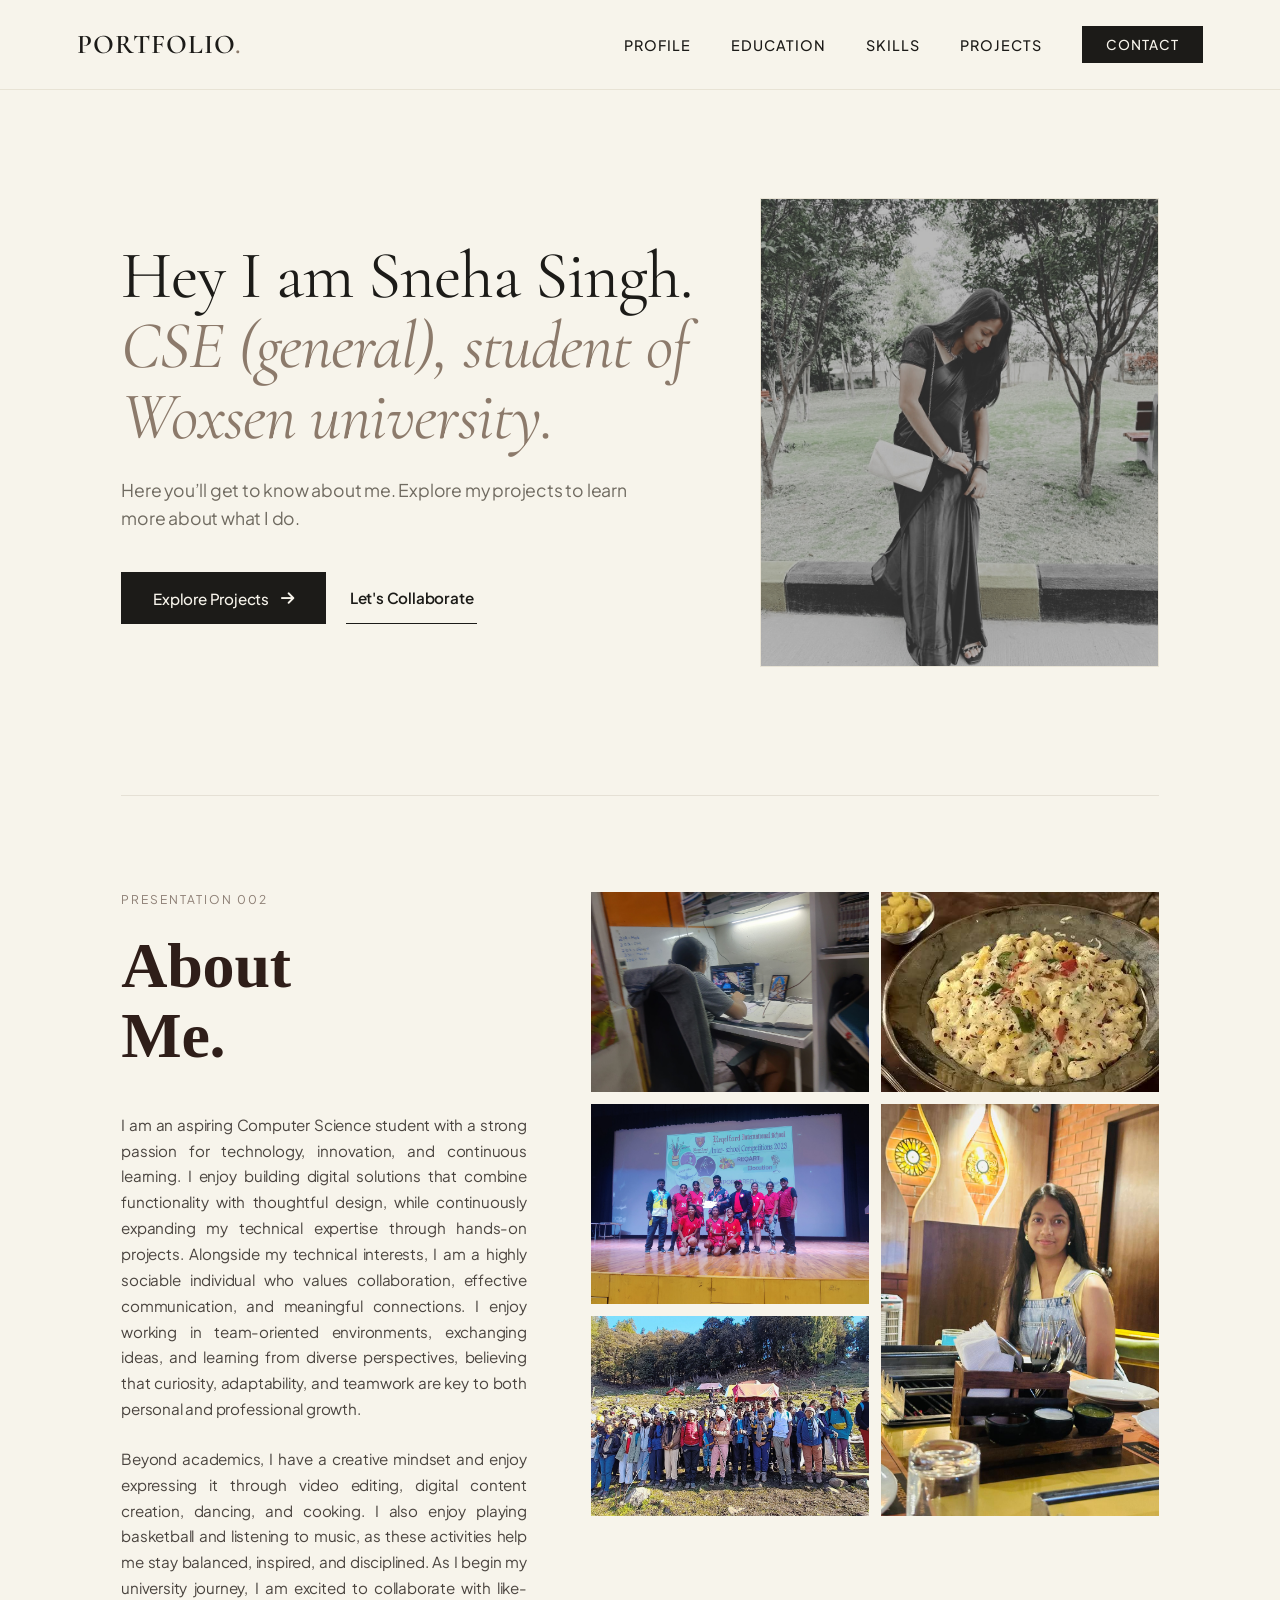
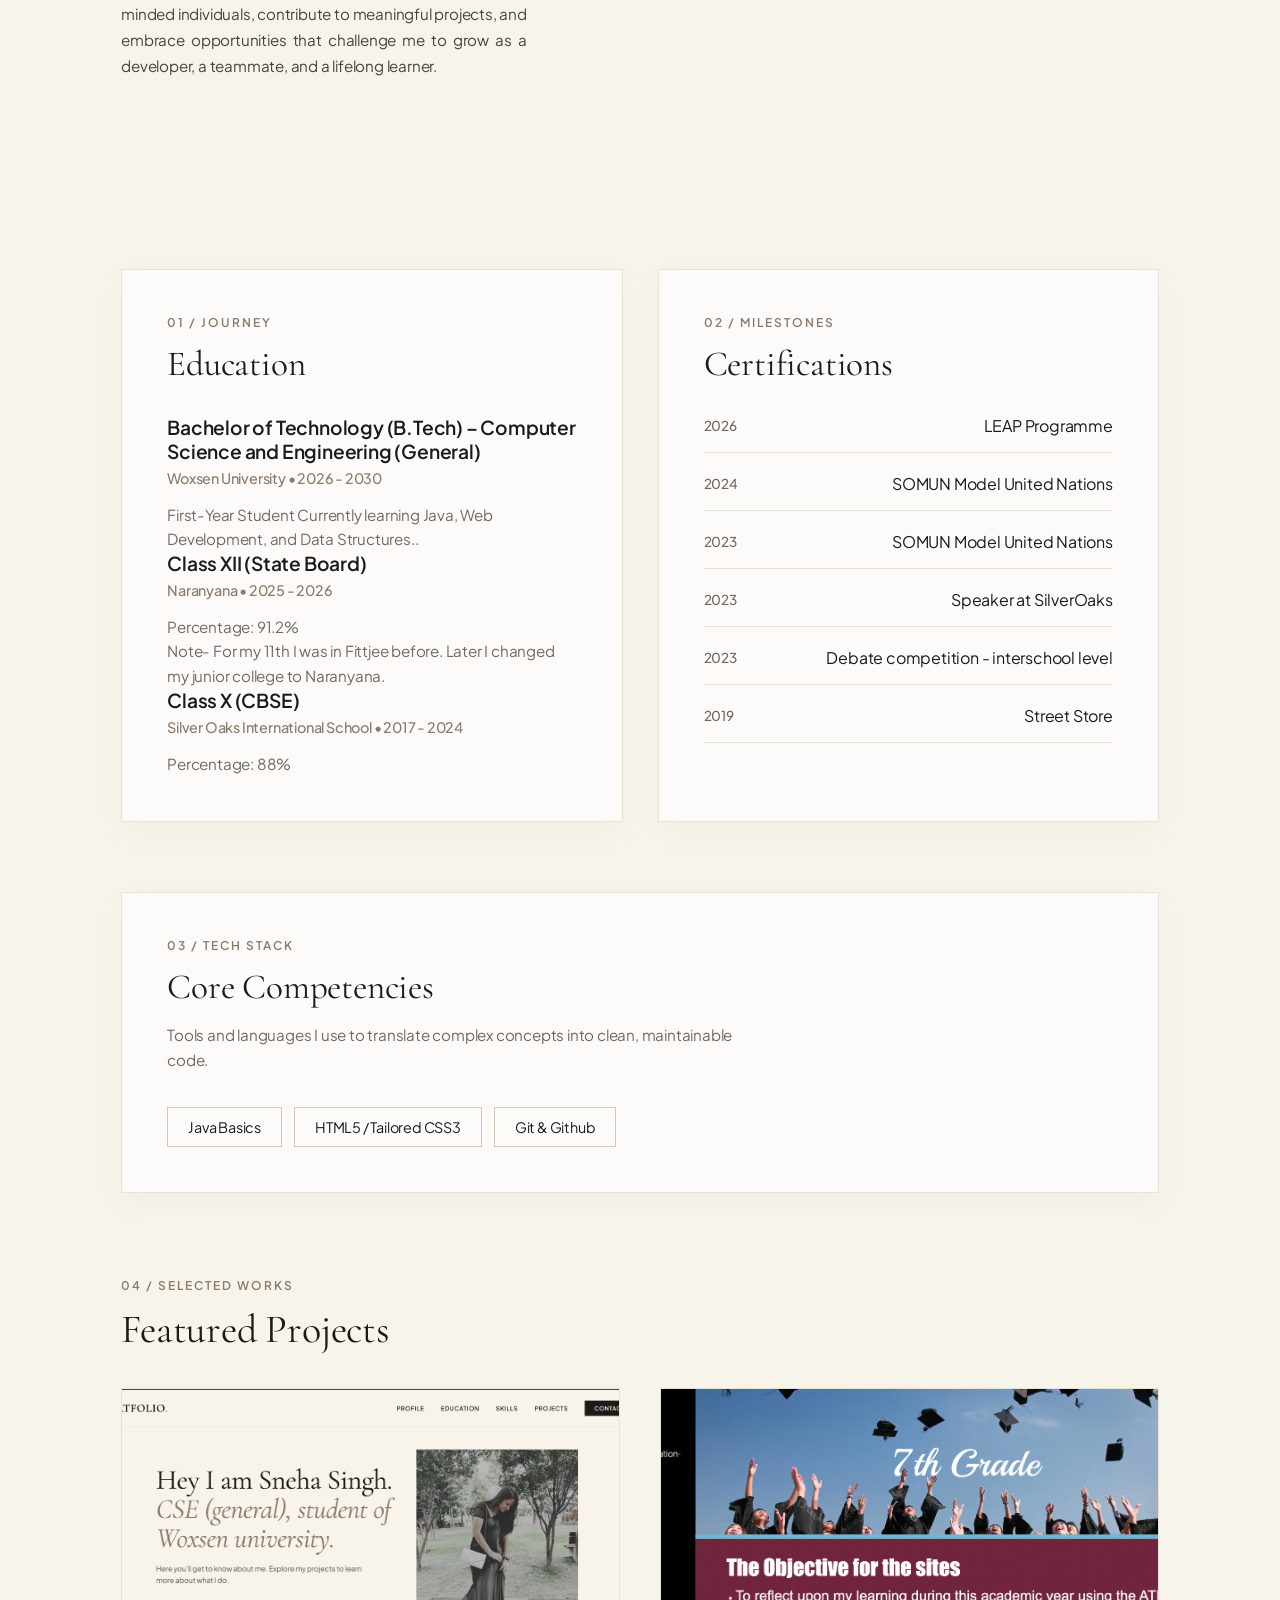
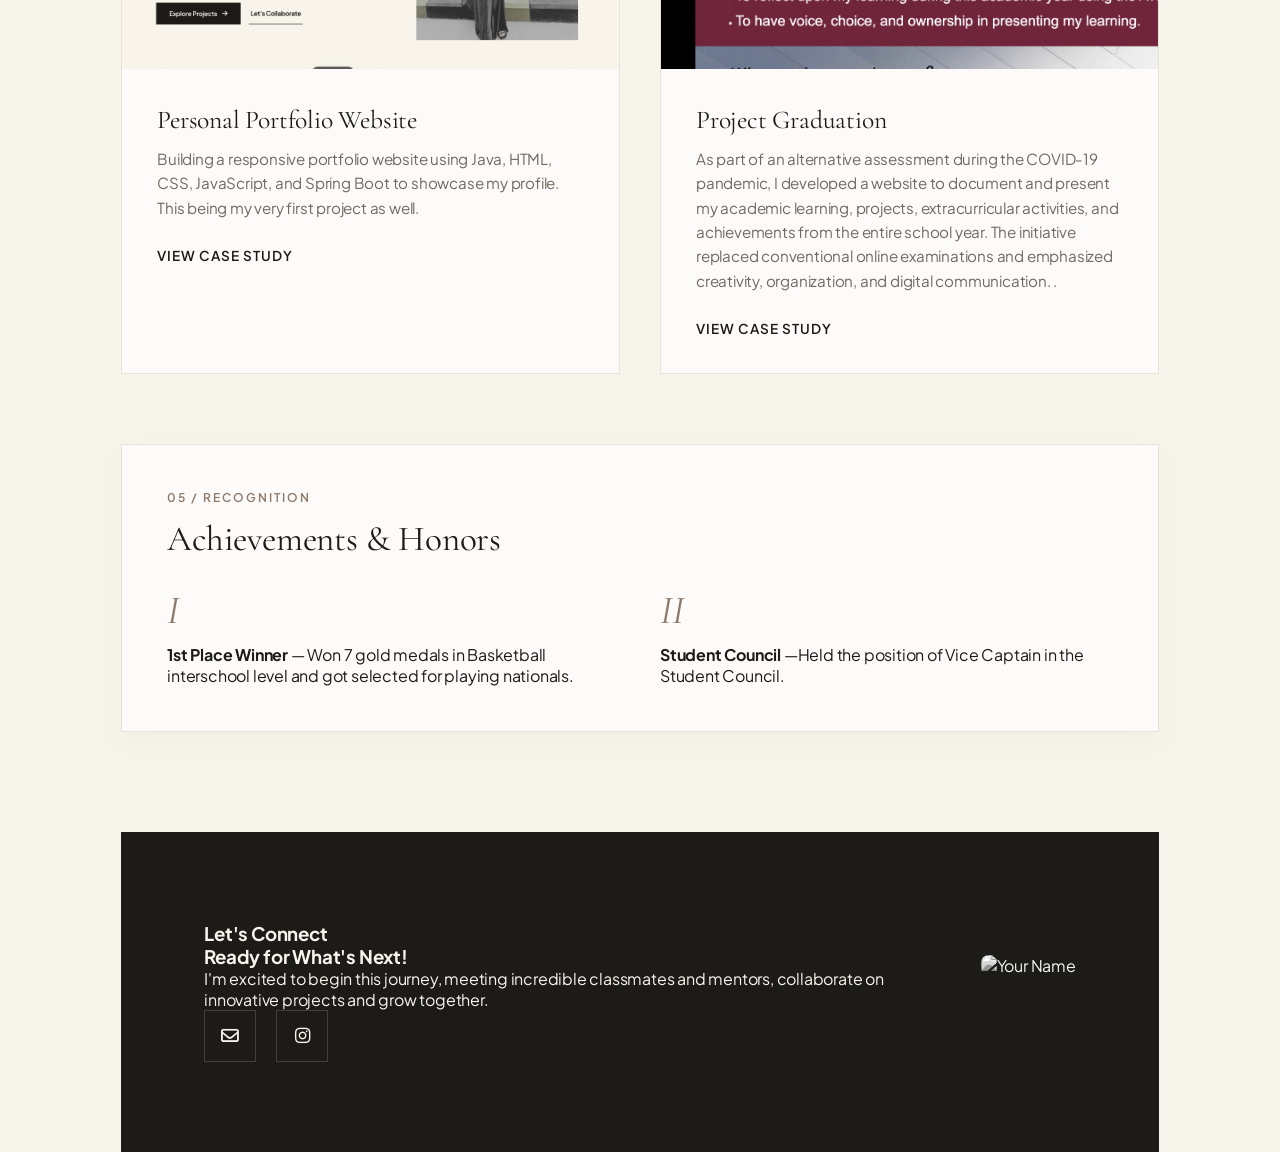
==== index.html @ 39df60f2 ""jgjgj"" ====
<!DOCTYPE html>
<html lang="en">
<head>
    <meta charset="UTF-8">
    <meta name="viewport" content="width=device-width, initial-scale=1.0">
    <title>Creative Portfolio</title>
    <link href="https://fonts.googleapis.com/css2?family=Cormorant+Garamond:ital,wght@0,400;0,600;1,400&family=Plus+Jakarta+Sans:wght@300;400;500;600&display=swap" rel="stylesheet">
    <link rel="stylesheet" href="https://cdnjs.cloudflare.com/ajax/libs/font-awesome/6.4.0/css/all.min.css">
   <link rel="stylesheet" href="style.css">
</head>
<body>

<nav class="navbar">
    <div class="logo">PORTFOLIO<span>.</span></div>
    <button class="menu-toggle" id="menuToggle" aria-label="Toggle Menu">
        <i class="fa-solid fa-bars"></i>
    </button>
    <div class="nav-links" id="navLinks">
        <a href="#about">Profile</a>
        <a href="#education">Education</a>
        <a href="#skills">Skills</a>
        <a href="#projects">Projects</a>
        <a href="#contact" class="nav-btn">Contact</a>
    </div>
</nav>

<main class="main-container">

    <section id="about" class="hero-section">
        <div class="hero-text">
            <h1>Hey I am Sneha Singh. <br><span class="italic-text">CSE (general), student of Woxsen university.</span></h1>
            <p class="hero-sub"> Here you’ll get to know about me. Explore my projects to learn more about what I do.</p>
            <div class="hero-actions">
                <a href="#projects" class="btn-primary">Explore Projects <i class="fa-solid fa-arrow-right"></i></a>
                <a href="#contact" class="btn-secondary">Let's Collaborate</a>
            </div>
        </div>
        <div class="hero-visual">
            <div class="abstract-canvas">
                <img src="images/profile.jpg" alt="Profile Picture" class="profile-img">
            </div>
        </div>
    </section>

    <!-- About Me Section -->
    <section id="about" class="about-container">

        <!-- Left Column: Typography -->
        <div class="about-text-column">
            <span class="section-subtitle">PRESENTATION 002</span>
            <h2 class="about-heading">About <br><span class="serif-italic">Me.</span></h2>

            <div class="about-body">
                <p>I am an aspiring Computer Science student with a strong passion for technology, innovation, and continuous learning. I enjoy building digital solutions that combine functionality with thoughtful design, while continuously expanding my technical expertise through hands-on projects. Alongside my technical interests, I am a highly sociable individual who values collaboration, effective communication, and meaningful connections. I enjoy working in team-oriented environments, exchanging ideas, and learning from diverse perspectives, believing that curiosity, adaptability, and teamwork are key to both personal and professional growth.</p>
                <p> Beyond academics, I have a creative mindset and enjoy expressing it through video editing, digital content creation, dancing, and cooking. I also enjoy playing basketball and listening to music, as these activities help me stay balanced, inspired, and disciplined. As I begin my university journey, I am excited to collaborate with like-minded individuals, contribute to meaningful projects, and embrace opportunities that challenge me to grow as a developer, a teammate, and a lifelong learner.</p>
                 </div>
        </div>

        <!-- Right Column: Replicated Collage Grid -->
        <div class="about-gallery-grid">
            <!-- Photo 1 (Top Left) -->
            <div class="grid-item img-1">
                <img src="images/editing.jpg" alt="Basketball player">
            </div>
            <!-- Photo 2 (Top Right) -->
            <div class="grid-item img-2">
                <img src="images/cooking.jpg" alt="Dance leap">
            </div>
            <!-- Photo 3 (Middle Left) -->
            <div class="grid-item img-3">
                <img src="images/basketball.jpg" alt="Sitting with basketball">
            </div>
            <!-- Photo 4 (Bottom Right Tall) -->
            <div class="grid-item img-4">
                <img src="images/me.jpg" alt="Skater/Court shadow">
            </div>
            <!-- Photo 5 (Bottom Left) -->
            <div class="grid-item img-5">
                <img src="images/trek.jpg" alt="Skateboard close up">
            </div>
        </div>

    </section>

    <div class="split-row">
        <section id="education" class="studio-card">
            <span class="section-tag">01 / Journey</span>
            <h2>Education</h2>
            <div class="timeline">
                <div class="timeline-node">
                    <h3>Bachelor of Technology (B.Tech) – Computer Science and Engineering (General)</h3>
                    <p class="institution">Woxsen University • 2026 - 2030</p>
                    <p class="details">First-Year Student
                        Currently learning Java, Web Development, and Data Structures..</p>

                    <h3>Class XII (State Board)</h3>
                    <p class="institution">Naranyana • 2025 - 2026</p>
                    <p class="details"> Percentage: 91.2%</p>
                    <p class="details"> Note- For my 11th I was in Fittjee before. Later I changed my junior college to Naranyana. </p>

                    <h3>Class X (CBSE)</h3>
                    <p class="institution">Silver Oaks International School • 2017 - 2024</p>
                    <p class="details">Percentage: 88%</p>
                </div>
            </div>
        </section>

        <section id="certifications" class="studio-card">
            <span class="section-tag">02 / Milestones</span>
            <h2>Certifications</h2>
            <div class="cert-list">
                <div class="cert-item">
                    <span class="cert-date">2026</span>
                    <p>LEAP Programme</p>
                </div>
                <div class="cert-item">
                    <span class="cert-date">2024</span>
                    <p>SOMUN Model United Nations</p>
                </div>
                <div class="cert-item">
                <span class="cert-date">2023</span>
                <p>SOMUN Model United Nations</p>
            </div>
                <div class="cert-item">
                <span class="cert-date">2023</span>
                <p>Speaker at SilverOaks</p>
            </div>
                <div class="cert-item">
                <span class="cert-date">2023</span>
                <p>Debate competition - interschool level</p>
            </div>
                <div class="cert-item">
                <span class="cert-date">2019</span>
                <p>Street Store</p>
            </div>
            </div>
        </section>
    </div>

    <section id="skills" class="studio-card full-width">
        <span class="section-tag">03 / Tech Stack</span>
        <h2>Core Competencies</h2>
        <p class="section-desc">Tools and languages I use to translate complex concepts into clean, maintainable code.</p>
        <div class="tags-container">
            <span class="tag">Java Basics</span>
            <span class="tag">HTML5 / Tailored CSS3</span>
            <span class="tag">Git & Github</span>
        </div>
    </section>

    <section id="projects" class="work-section">
        <div class="section-header">
            <span class="section-tag">04 / Selected Works</span>
            <h2>Featured Projects</h2>
        </div>

        <div class="work-grid">

            <!-- Project 1 -->
            <div class="work-card">
                <div class="work-thumb">
                    <!-- Replace the old label with this image tag -->
                    <img src="images/project1.jpg" alt="Backend Architecture" class="work-img">
                </div>
                <div class="work-info">
                    <h3>Personal Portfolio Website</h3>
                    <p>Building a responsive portfolio website using Java, HTML, CSS, JavaScript, and Spring Boot to showcase my profile. This being my very first project as well.</p>
                    <a href="#" class="work-link">View Case Study <i class="fa-solid fa-arrow-up-right"></i></a>
                </div>
            </div>

            <div class="work-card">
                <div class="work-thumb">
                    <img src="images/project2.jpg" alt="Project Graduation" class="work-img">
                </div>
                <div class="work-info">
                    <h3>Project Graduation</h3>
                    <p>As part of an alternative assessment during the COVID-19 pandemic, I developed a website to document and present my academic learning, projects, extracurricular activities, and achievements from the entire school year. The initiative replaced conventional online examinations and emphasized creativity, organization, and digital communication. .</p>
                    <a href="https://sites.google.com/hyd.silveroaks.co.in/projectgraduation-sneha7thkanc/7th-grade" target="_blank" class="work-link">
                        View Case Study <i class="fa-solid fa-arrow-up-right"></i>
                    </a>
                </div>
            </div>

        </div>
    </section>

    <section id="achievements" class="studio-card">
        <span class="section-tag">05 / Recognition</span>
        <h2>Achievements & Honors</h2>
        <div class="achieve-grid">
            <div class="achieve-card">
                <div class="num">I</div>
                <p><strong>1st Place Winner</strong> — Won 7 gold medals in Basketball interschool level and got selected for playing nationals.</p>
            </div>
            <div class="achieve-card">
                <div class="num">II</div>
                <p><strong>Student Council</strong> —Held the position of Vice Captain in the Student Council.</p>
            </div>
        </div>
    </section>

    <section id="contact" class="footer-contact">
        <section class="connect-section">
            <div class="connect-container">

                <!-- Left Side: Text Content -->
                <div class="connect-text">
                    <h1>Let's Connect</h1>
                    <h3>Ready for What's Next!</h3>
                    <p>I'm excited to begin this journey, meeting incredible classmates and mentors, collaborate on innovative projects and grow together.</p>
                    <!-- Your social icon buttons here -->
                </div>

                <!-- Right Side: The Image -->
                <img src="images/me2.jpg.jpg" alt="Your Name" class="connect-pic">

            </div>
        </section>
            <div class="social-row">
                <a href="mailto:singh.sneha@gmail.com" class="social-circle" title="Email Me">
                    <i class="fa-regular fa-envelope"></i>
                </a>

                <a href="https://www.instagram.com/ssquare_squash?igsh=YzJpMDFtMHIzbndx" target="_blank" class="social-circle" title="Instagram">
                    <i class="fa-brands fa-instagram"></i>
                </a>
            </div>
        </div>
    </section>

</main>

<script>
    const menuToggle = document.getElementById('menuToggle');
    const navLinks = document.getElementById('navLinks');

    menuToggle.addEventListener('click', () => {
        navLinks.classList.toggle('active');
        const icon = menuToggle.querySelector('i');
        if (navLinks.classList.contains('active')) {
            icon.classList.remove('fa-bars');
            icon.classList.add('fa-xmark');
        } else {
            icon.classList.remove('fa-xmark');
            icon.classList.add('fa-bars');
        }
    });

    // Close mobile menu when a link is clicked
    navLinks.querySelectorAll('a').forEach(link => {
        link.addEventListener('click', () => {
            navLinks.classList.remove('active');
            const icon = menuToggle.querySelector('i');
            icon.classList.remove('fa-xmark');
            icon.classList.add('fa-bars');
        });
    });
</script>

</body>
</html>
---- style.css ----
:root {
    --bg-main: #f7f4eb;         /* Soft Italian Luxury Beige / Warm Alabaster */
    --bg-card: #fdfbfa;         /* Pure Ivory for containers */
    --text-dark: #1c1b18;       /* Very deep charcoal-espresso for contrast */
    --text-muted: #706b61;      /* Warm taupe for subtitles and notes */
    --accent: #8c7a6b;          /* Refined earth clay / Muted bronze tone */
    --border-color: #e8e3d5;    /* Subtle structure split line */
}

* {
    box-sizing: border-box;
    margin: 0;
    padding: 0;
}

html {
    scroll-behavior: smooth;
}

body {
    font-family: 'Plus Jakarta Sans', sans-serif;
    background-color: var(--bg-main);
    color: var(--text-dark);
    overflow-x: hidden;
    letter-spacing: -0.2px;
}

/* --- TOP NAVIGATION BAR --- */
.navbar {
    position: fixed;
    top: 0;
    left: 0;
    right: 0;
    height: 90px;
    background: rgba(247, 244, 235, 0.85);
    backdrop-filter: blur(16px);
    display: flex;
    justify-content: space-between;
    align-items: center;
    padding: 0 6%;
    z-index: 1000;
    border-bottom: 1px solid var(--border-color);
}

.logo {
    font-family: 'Cormorant Garamond', serif;
    font-weight: 600;
    font-size: 1.7rem;
    letter-spacing: 1px;
}

.logo span { color: var(--accent); }

.nav-links {
    display: flex;
    align-items: center;
    gap: 40px;
}

.nav-links a {
    text-decoration: none;
    color: var(--text-dark);
    font-weight: 500;
    font-size: 0.9rem;
    text-transform: uppercase;
    letter-spacing: 1px;
    transition: color 0.2s;
}

.nav-links a:hover { color: var(--accent); }

.nav-btn {
    background: var(--text-dark);
    color: var(--bg-main) !important;
    padding: 10px 24px;
    border-radius: 0px; /* Sharp corners for modern architectural look */
    font-size: 0.85rem !important;
    transition: opacity 0.2s !important;
}

.nav-btn:hover { opacity: 0.9; }

/* --- MOBILE MENU TOGGLE BUTTON --- */
.menu-toggle {
    display: none;
    background: none;
    border: none;
    font-size: 1.5rem;
    color: var(--text-dark);
    cursor: pointer;
    z-index: 1001;
    transition: color 0.2s, opacity 0.2s;
    padding: 8px;
}

.menu-toggle:hover {
    color: var(--accent);
    opacity: 0.8;
}

/* --- GRID MASTER CONTAINER --- */
.main-container {
    max-width: 1140px;
    margin: 140px auto 0;
    padding: 0 4%;
    display: flex;
    flex-direction: column;
    gap: 70px;
}

/* --- EDITORIAL HERO SECTION --- */
.hero-section {
    display: grid;
    grid-template-columns: 1.2fr 0.8fr;
    align-items: center;
    min-height: 65vh;
    gap: 40px;
}

.badge {
    border: 1px solid var(--accent);
    color: var(--accent);
    padding: 4px 12px;
    font-size: 0.75rem;
    text-transform: uppercase;
    letter-spacing: 1.5px;
    font-weight: 600;
    display: inline-block;
    margin-bottom: 24px;
}

.hero-text h1 {
    font-family: 'Cormorant Garamond', serif;
    font-weight: 400;
    font-size: 4.2rem;
    line-height: 1.05;
    letter-spacing: -1px;
    margin-bottom: 24px;
}

.italic-text {
    font-style: italic;
    color: var(--accent);
}

.hero-sub {
    font-size: 1.1rem;
    color: var(--text-muted);
    line-height: 1.6;
    margin-bottom: 40px;
    max-width: 520px;
}

.hero-actions {
    display: flex;
    gap: 20px;
}

.btn-primary {
    background: var(--text-dark);
    color: var(--bg-main);
    text-decoration: none;
    padding: 16px 32px;
    font-weight: 500;
    font-size: 0.95rem;
    display: flex;
    align-items: center;
    gap: 12px;
    transition: background-color 0.2s;
}

.btn-primary:hover { background-color: var(--accent); }

.btn-secondary {
    border-bottom: 1px solid var(--text-dark);
    color: var(--text-dark);
    text-decoration: none;
    padding: 16px 4px;
    font-weight: 600;
    font-size: 0.95rem;
    transition: color 0.2s, border-color 0.2s;
}

.btn-secondary:hover { color: var(--accent); border-color: var(--accent); }

.abstract-canvas {
    width: 100%;
    aspect-ratio: 0.85;
    background: #ebe6da;
    display: flex;
    align-items: flex-end;
    justify-content: flex-right;
    padding: 30px;
    border: 1px solid var(--border-color);
}

.canvas-text {
    font-family: 'Cormorant Garamond', serif;
    font-size: 2rem;
    color: #c4bca6;
    letter-spacing: 4px;
}

/* --- STRUCTURAL MINIMAL CARDS --- */
.split-row {
    display: grid;
    grid-template-columns: 1fr 1fr;
    gap: 35px;
}

.studio-card {
    background: var(--bg-card);
    border: 1px solid var(--border-color);
    padding: 45px;
    box-shadow: 0 10px 30px rgba(112, 107, 97, 0.04);
}

.section-tag {
    font-size: 0.75rem;
    text-transform: uppercase;
    letter-spacing: 2px;
    color: var(--accent);
    display: block;
    margin-bottom: 12px;
    font-weight: 600;
}

.studio-card h2 {
    font-family: 'Cormorant Garamond', serif;
    font-size: 2.2rem;
    font-weight: 400;
    margin-bottom: 30px;
}

.timeline-node h3 { font-size: 1.2rem; font-weight: 600; margin-bottom: 6px; }

.institution { color: var(--accent); font-weight: 500; font-size: 0.9rem; margin-bottom: 16px; }

.details, .section-desc { color: var(--text-muted); font-size: 0.95rem; line-height: 1.6; }

.section-desc { margin-top: -15px; margin-bottom: 35px; max-width: 600px; }

.cert-list { display: flex; flex-direction: column; gap: 20px; }

.cert-item {
    display: flex;
    justify-content: space-between;
    align-items: center;
    padding-bottom: 16px;
    border-bottom: 1px solid var(--border-color);
}

.cert-date { font-size: 0.85rem; color: var(--text-muted); font-weight: 500; }

/* --- SKILLS SYSTEM --- */
.tags-container { display: flex; flex-wrap: wrap; gap: 12px; }

.tag {
    background: transparent;
    border: 1px solid #d1c9b7;
    padding: 10px 20px;
    font-size: 0.9rem;
    color: var(--text-dark);
    transition: all 0.25s ease;
}

.tag:hover {
    background: var(--text-dark);
    color: var(--bg-main);
    border-color: var(--text-dark);
}

/* --- PREMIUM WORK EXHIBITION --- */
.work-section { margin-top: 15px; }

.section-header h2 { font-family: 'Cormorant Garamond', serif; font-size: 2.5rem; font-weight: 400; margin-bottom: 35px; }

.work-grid {
    display: grid;
    grid-template-columns: 1fr 1fr;
    gap: 40px;
    width: 100%;
}

.work-card {
    background: var(--bg-card);
    border: 1px solid var(--border-color);
    transition: transform 0.4s cubic-bezier(0.16, 1, 0.3, 1);
}

.work-card:hover { transform: translateY(-4px); }

.work-thumb {
    height: 280px;
    background: #ebe6da;
    position: relative;
    display: flex;
    align-items: center;
    justify-content: center;
}

.thumb-alt { background: #e3ded2; }

.thumb-label {
    font-size: 0.75rem;
    text-transform: uppercase;
    letter-spacing: 1.5px;
    color: var(--text-muted);
}

.work-info { padding: 35px; }

.work-info h3 { font-family: 'Cormorant Garamond', serif; font-size: 1.6rem; font-weight: 400; margin-bottom: 12px; }

.work-info p { color: var(--text-muted); font-size: 0.95rem; line-height: 1.6; margin-bottom: 24px; }

.work-link {
    color: var(--text-dark);
    text-decoration: none;
    font-weight: 600;
    font-size: 0.85rem;
    text-transform: uppercase;
    letter-spacing: 1px;
    display: inline-flex;
    align-items: center;
    gap: 8px;
}

.work-link:hover { color: var(--accent); }

/* --- ACCENTS & NUMBERS --- */
.achieve-grid { display: grid; grid-template-columns: 1fr 1fr; gap: 40px; }

.achieve-card { display: flex; flex-direction: column; gap: 14px; }

.num {
    font-family: 'Cormorant Garamond', serif;
    font-size: 2.5rem;
    font-style: italic;
    color: var(--accent);
    line-height: 1;
}

/* --- EXQUISITE ESPRESSO FOOTER --- */
.footer-contact {
    background: var(--text-dark);
    color: var(--bg-main);
    padding: 90px 8%;
    margin-top: 30px;
}

.contact-wrap h2 {
    font-family: 'Cormorant Garamond', serif;
    font-size: 3.8rem;
    font-weight: 400;
    line-height: 1.1;
    letter-spacing: -1px;
    margin-bottom: 24px;
}

.contact-wrap p { color: #a39e93; font-size: 1.05rem; max-width: 480px; line-height: 1.6; margin-bottom: 45px; }

.social-row { display: flex; gap: 20px; }

.social-circle {
    width: 52px;
    height: 52px;
    border: 1px solid #423f38;
    display: flex;
    align-items: center;
    justify-content: center;
    color: var(--bg-main);
    text-decoration: none;
    font-size: 1.1rem;
    transition: all 0.2s;
}

.social-circle:hover {
    background: var(--bg-main);
    color: var(--text-dark);
}

/* --- RESPONSIVE ADAPTABILITY --- */
@media(max-width: 968px) {
    .menu-toggle {
        display: block;
    }
    
    .navbar {
        height: 80px;
        padding: 0 5%;
    }

    .main-container {
        margin-top: 110px;
        gap: 50px;
    }

    .nav-links {
        position: fixed;
        top: 80px;
        right: -100%;
        width: 100%;
        height: calc(100vh - 80px);
        background: rgba(247, 244, 235, 0.98);
        backdrop-filter: blur(16px);
        flex-direction: column;
        justify-content: flex-start;
        align-items: center;
        padding-top: 50px;
        gap: 30px;
        transition: right 0.4s cubic-bezier(0.16, 1, 0.3, 1);
        z-index: 999;
        border-top: 1px solid var(--border-color);
    }
    
    .nav-links.active {
        right: 0;
    }
    
    .nav-links a {
        font-size: 1.2rem;
        width: 100%;
        text-align: center;
        padding: 10px 0;
    }
    
    .nav-btn {
        width: 80%;
        text-align: center;
        margin-top: 10px;
    }

    .hero-section, .split-row, .work-grid, .achieve-grid {
        grid-template-columns: 1fr;
    }

    .hero-text h1 {
        font-size: 2.8rem;
    }

    .hero-visual {
        display: block;
        width: 100%;
        max-width: 450px;
        margin: 0 auto;
    }

    .studio-card {
        padding: 24px;
    }
    
    .work-info {
        padding: 24px;
    }
    
    .work-thumb {
        height: 220px;
    }
    
    .contact-wrap h2 {
        font-size: 2.4rem;
        line-height: 1.2;
    }
    
    .footer-contact {
        padding: 60px 24px;
    }
}
/* Styling to fit your picture perfectly inside the canvas */
.profile-img {
    width: 100%;
    height: 100%;
    object-fit: cover; /* This crops the image nicely to fit the box frame gracefully */
    display: block;
}

/* Optional: If you want to remove the slightly grey background of the canvas block now that it holds a photo */
.abstract-canvas {
    padding: 0; /* Removes padding so the image goes edge-to-edge in the box */
    overflow: hidden; /* Keeps the clean sharp corners */
}
/* Style for project images */
.work-img {
    width: 100%;
    height: 100%;
    object-fit: cover; /* Crops the image elegantly to fill the card top edge-to-edge */
    display: block;
}

/* Removes the default padding from the card top so the image seats perfectly */
.work-thumb {
    overflow: hidden;
}

/* --- About Me Section Layout --- */
.about-container {
    display: flex;
    gap: 4rem;
    padding: 6rem 0;
    align-items: flex-start;
    border-top: 1px solid #E5E0D5; /* Subtle division line from previous section */
}

/* --- Left Column: Typography Styling --- */
.about-text-column {
    flex: 1;
    max-width: 450px;
    position: sticky;
    top: 2rem; /* Keeps the text elegant and fixed while scrolling past long grids */
}

.section-subtitle {
    display: block;
    font-size: 0.75rem;
    letter-spacing: 2px;
    color: #8C7E74;
    text-transform: uppercase;
    margin-bottom: 1.5rem;
}

.about-heading {
    font-family: 'Playfair Display', serif;
    font-size: 4rem;
    font-weight: 700;
    line-height: 1.1;
    color: #2F1E19; /* Dark warm brown from the template reference image */
    margin-bottom: 2.5rem;
}

.about-body p {
    font-size: 0.95rem;
    line-height: 1.7;
    color: #4A443F;
    margin-bottom: 1.5rem;
    text-align: justify;
}

/* --- Right Column: Asymmetric CSS Grid Photo Collage --- */
.about-gallery-grid {
    flex: 1.4;
    display: grid;
    grid-template-columns: repeat(2, 1fr);
    grid-auto-rows: 200px;
    gap: 12px; /* Visual spacing mimicking the gaps in your layout image */
}

/* General grid image behavior to keep them uniform and black/white */
.grid-item {
    overflow: hidden;
}

.grid-item img {
    width: 100%;
    height: 100%;
    object-fit: cover;
    transition: transform 0.4s ease;
}

.grid-item img:hover {
    transform: scale(1.03);
}

/* Exact layout matching coordinates based on your screenshot */
.img-1 { grid-column: 1 / 2; grid-row: 1 / 2; }
.img-2 { grid-column: 2 / 3; grid-row: 1 / 2; }
.img-3 { grid-column: 1 / 2; grid-row: 2 / 3; }
.img-4 { grid-column: 2 / 3; grid-row: 2 / 4; } /* Tall layout card on right side */
.img-5 { grid-column: 1 / 2; grid-row: 3 / 4; }

/* --- Responsive Layout for Mobile Devices --- */
@media (max-width: 992px) {
    .about-container {
        flex-direction: column;
        gap: 3rem;
        padding: 4rem 0;
    }

    .about-text-column {
        max-width: 100%;
        position: relative;
        top: 0;
    }

    .about-heading {
        font-size: 2.8rem;
        margin-bottom: 1.5rem;
    }

    .about-gallery-grid {
        width: 100%;
        grid-auto-rows: 160px; /* Scales down image rows for smaller screens */
    }
}



/* 1. Aligns the text and image side-by-side */
.connect-container {
    display: flex;
    align-items: center;       /* Centers them vertically */
    justify-content: space-between; /* Pushes text to the left, image to the right */
    gap: 40px;                 /* Adds spacing between the text and the picture */
}

/* 2. Ensures the text block doesn't get squished */
.connect-text {
    flex: 1;
}

/* 3. Styles the image and makes it black & white */
.connect-pic {
    max-width: 400px;          /* Adjust this size to fit your design */
    height: auto;
    border-radius: 8px;        /* Optional: gives the image slightly rounded corners */
    filter: grayscale(100%);   /* This turns the image black and white */
}

/* Responsive adjustment for mobile screens */
@media (max-width: 768px) {
    .connect-container {
        flex-direction: column;  /* Stacks them vertically on phones */
        text-align: center;
    }
}
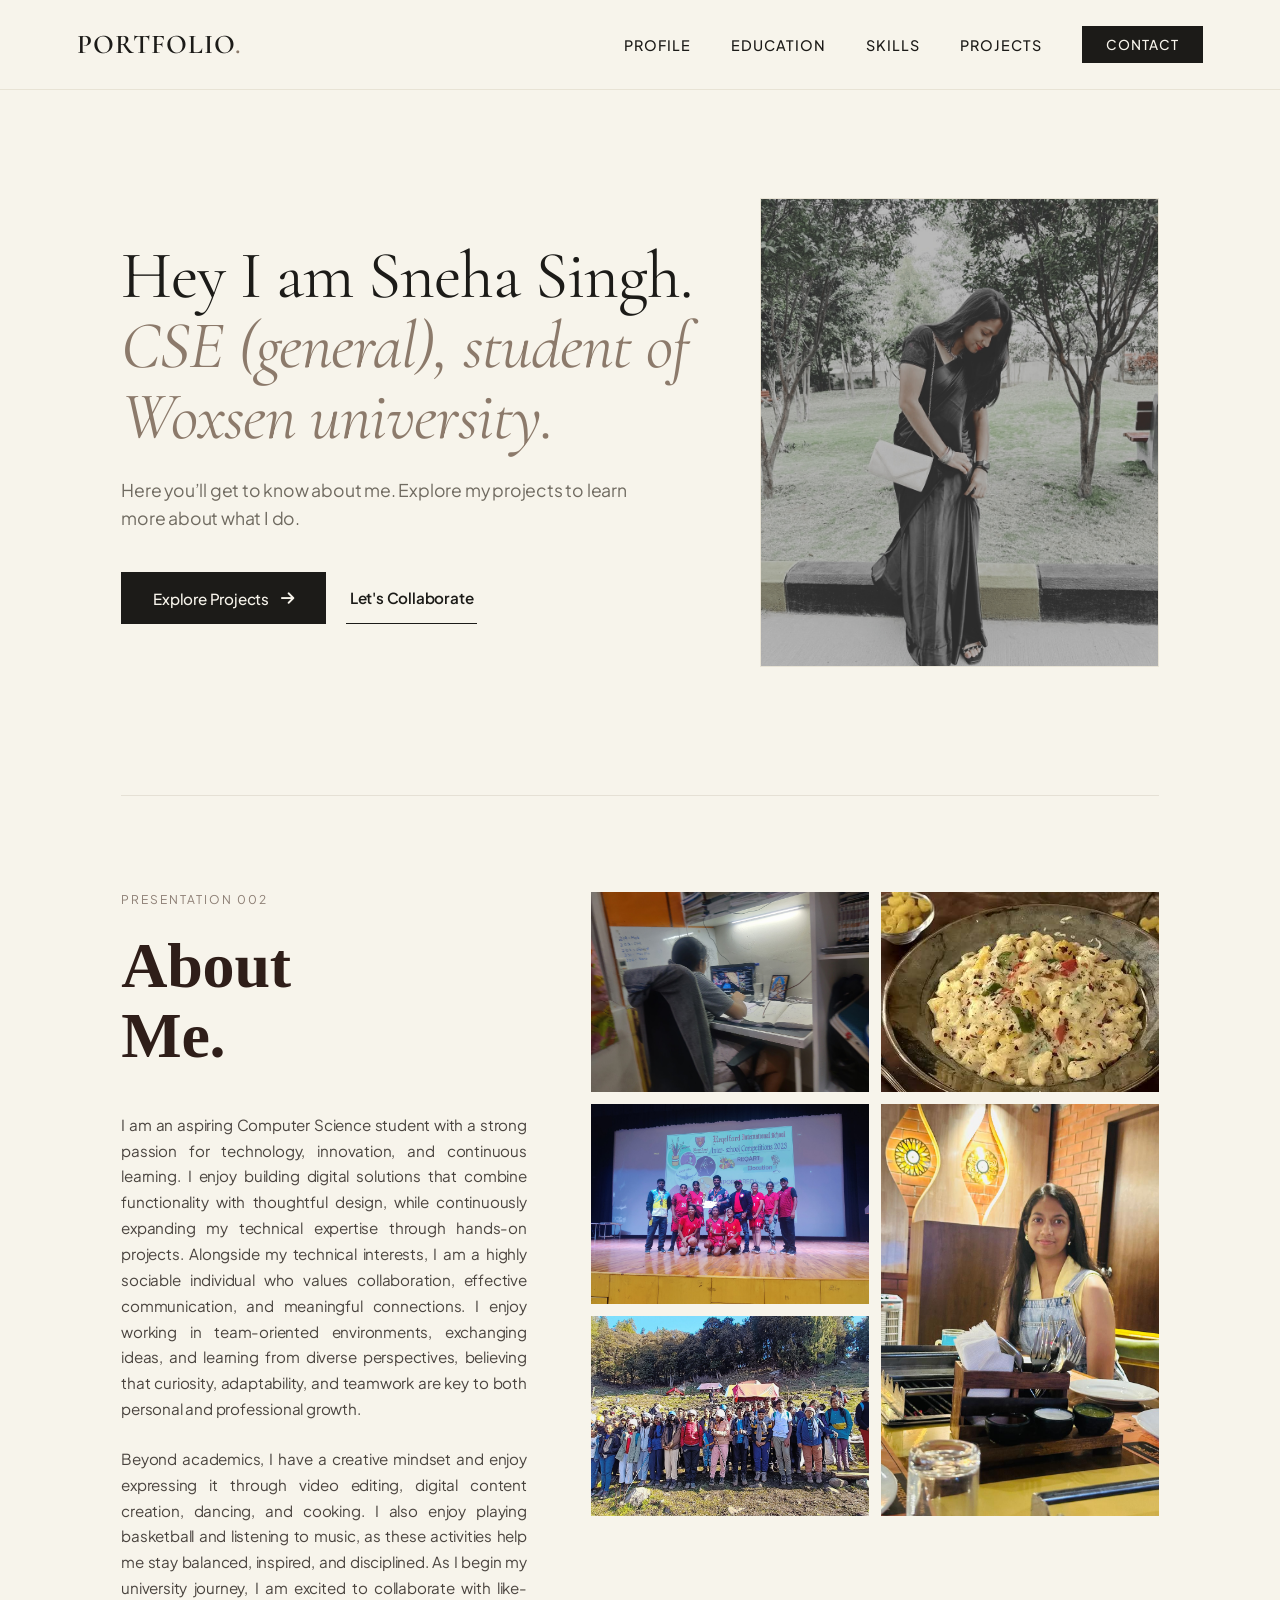
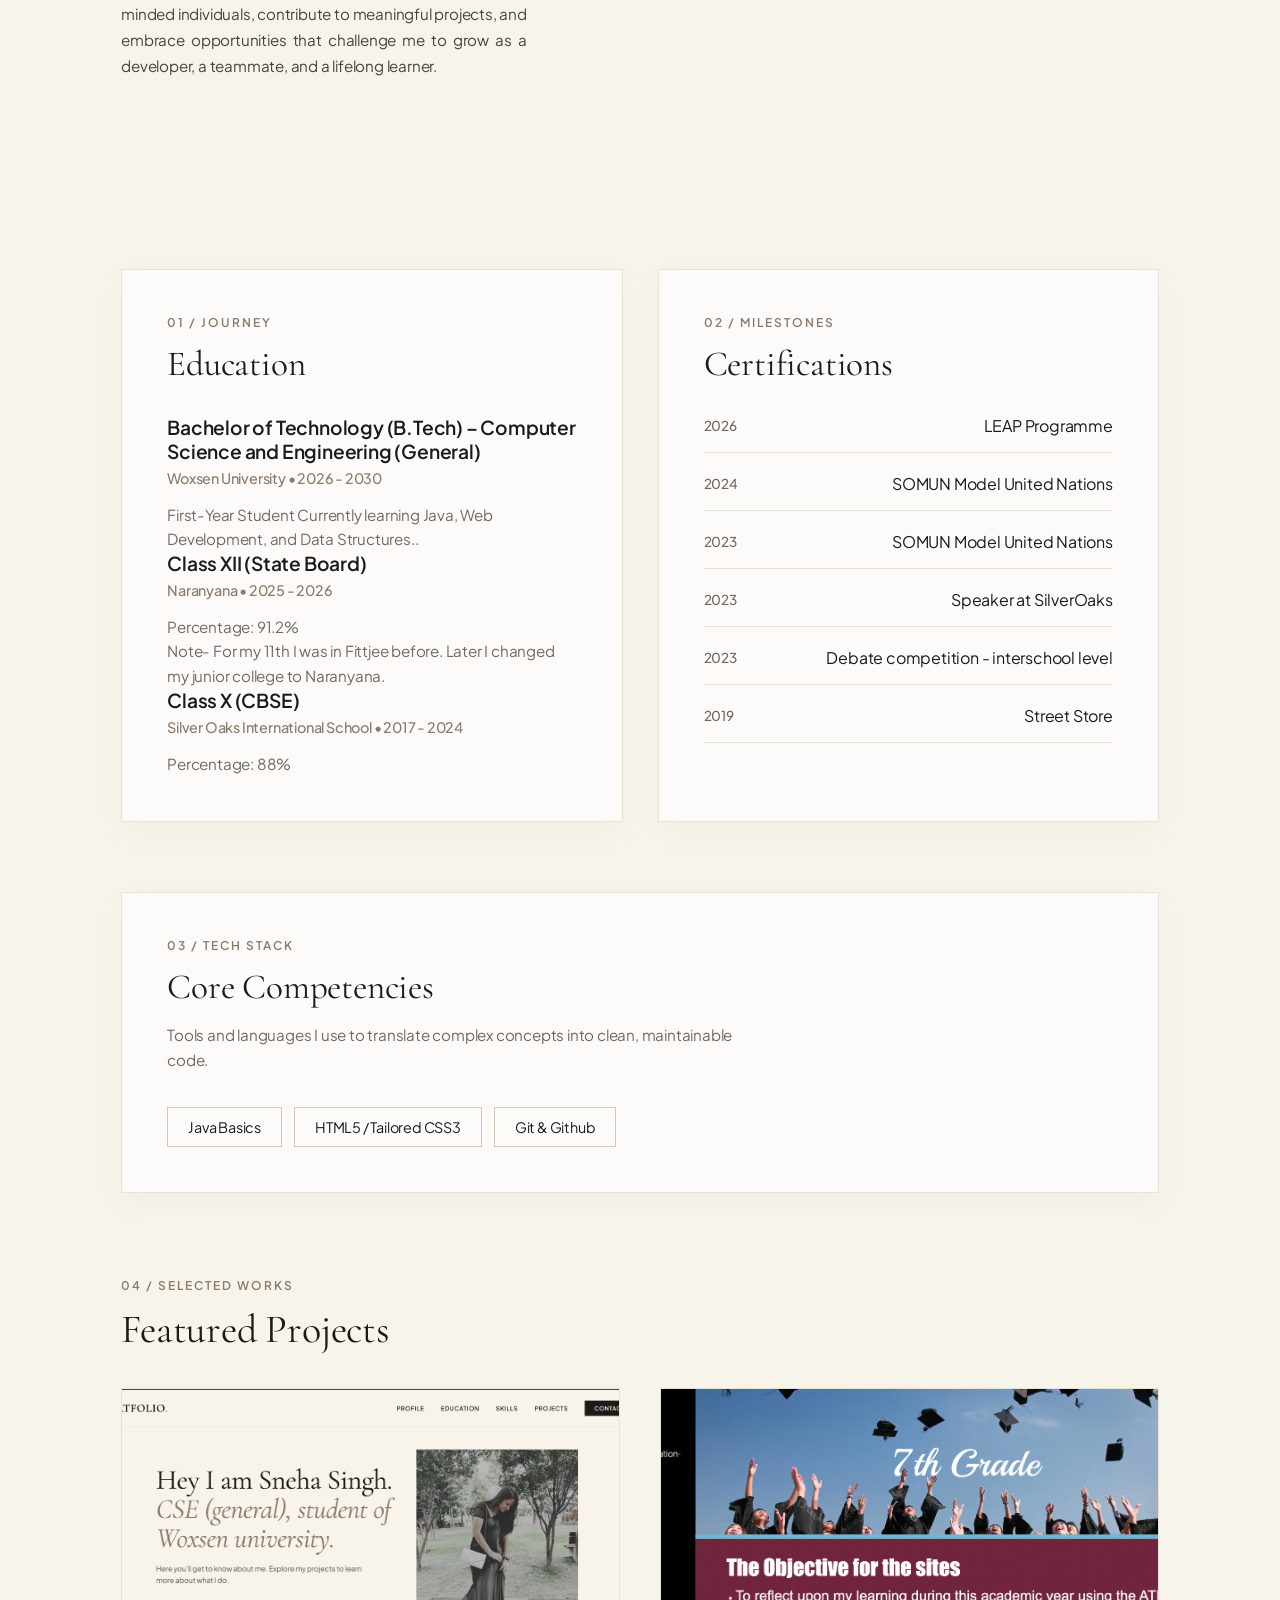
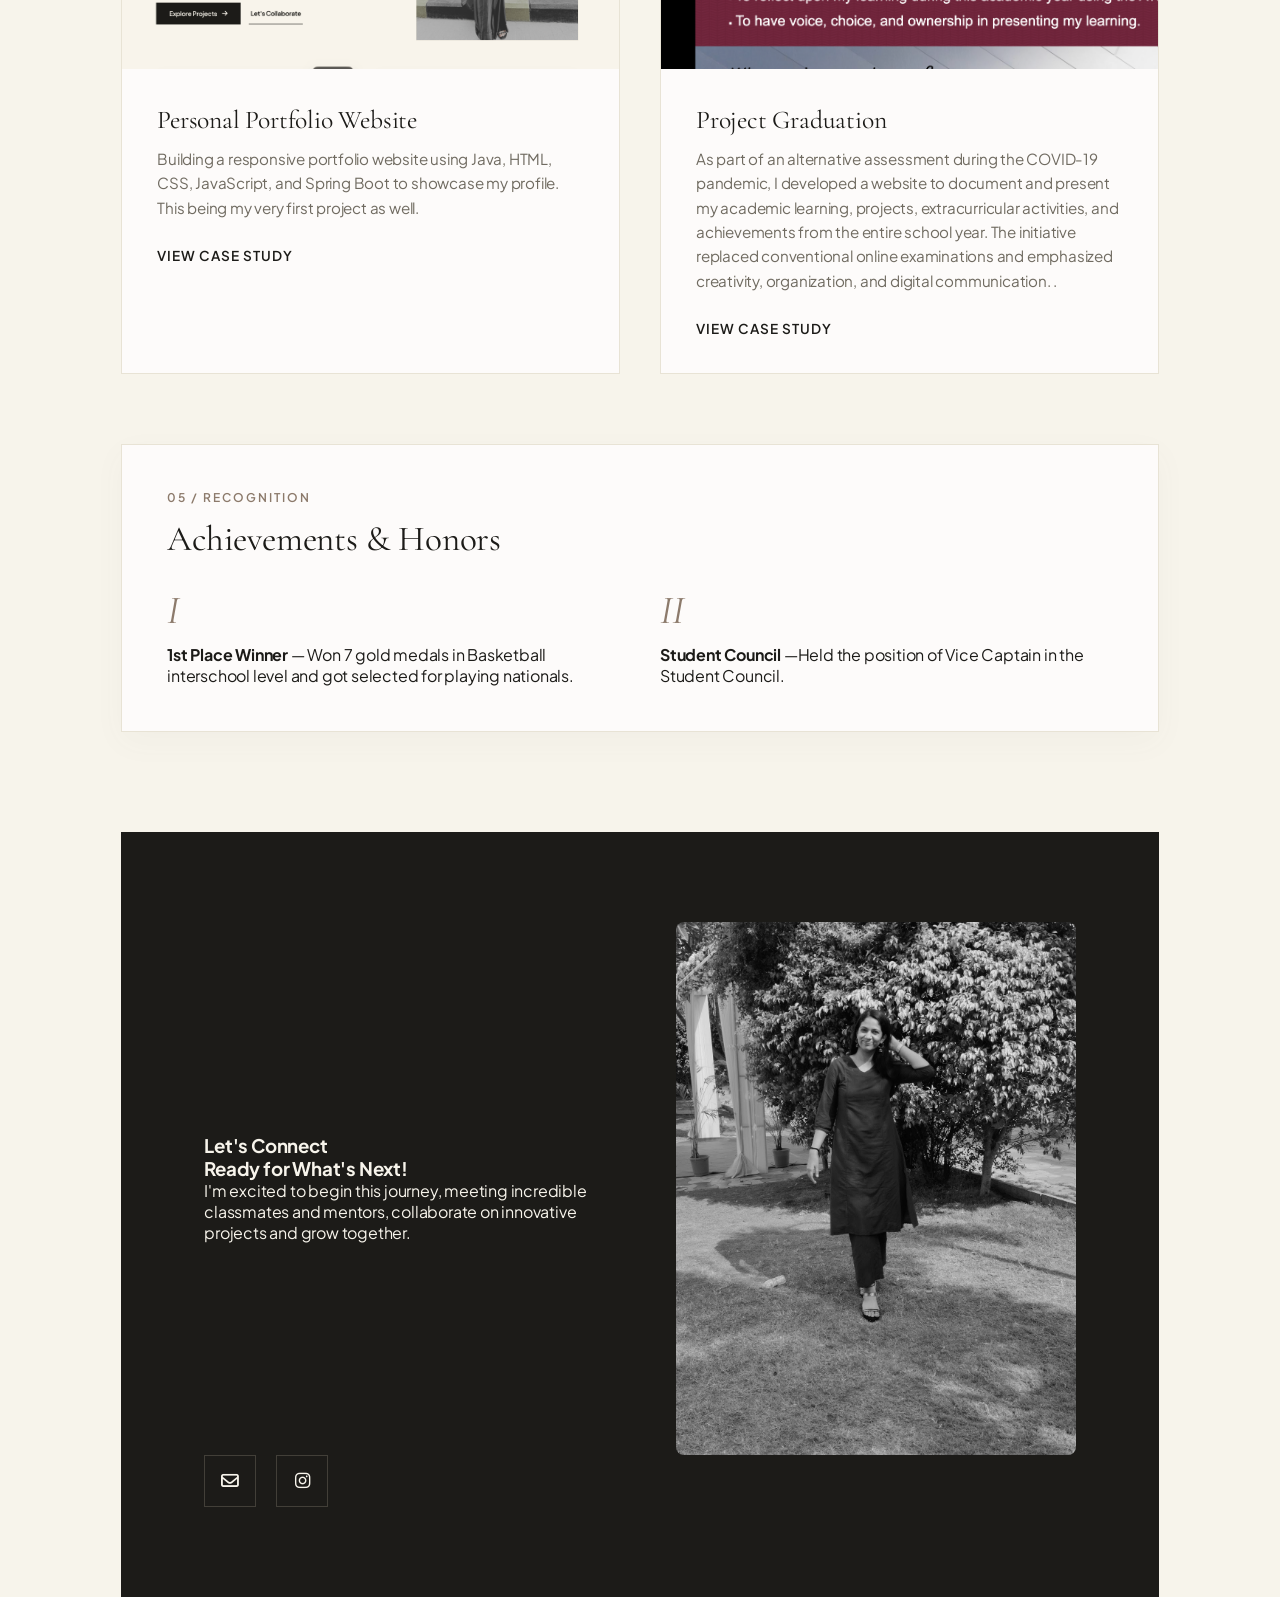
==== commit 6604f11f: ""jgjgj"" ====
--- a/index.html
+++ b/index.html
@@ -213,7 +213,7 @@
                 </div>
 
                 <!-- Right Side: The Image -->
-                <img src="images/me2.jpg.jpg" alt="Your Name" class="connect-pic">
+                <img src="images/me2.jpg" alt="Your Name" class="connect-pic">
 
             </div>
         </section>
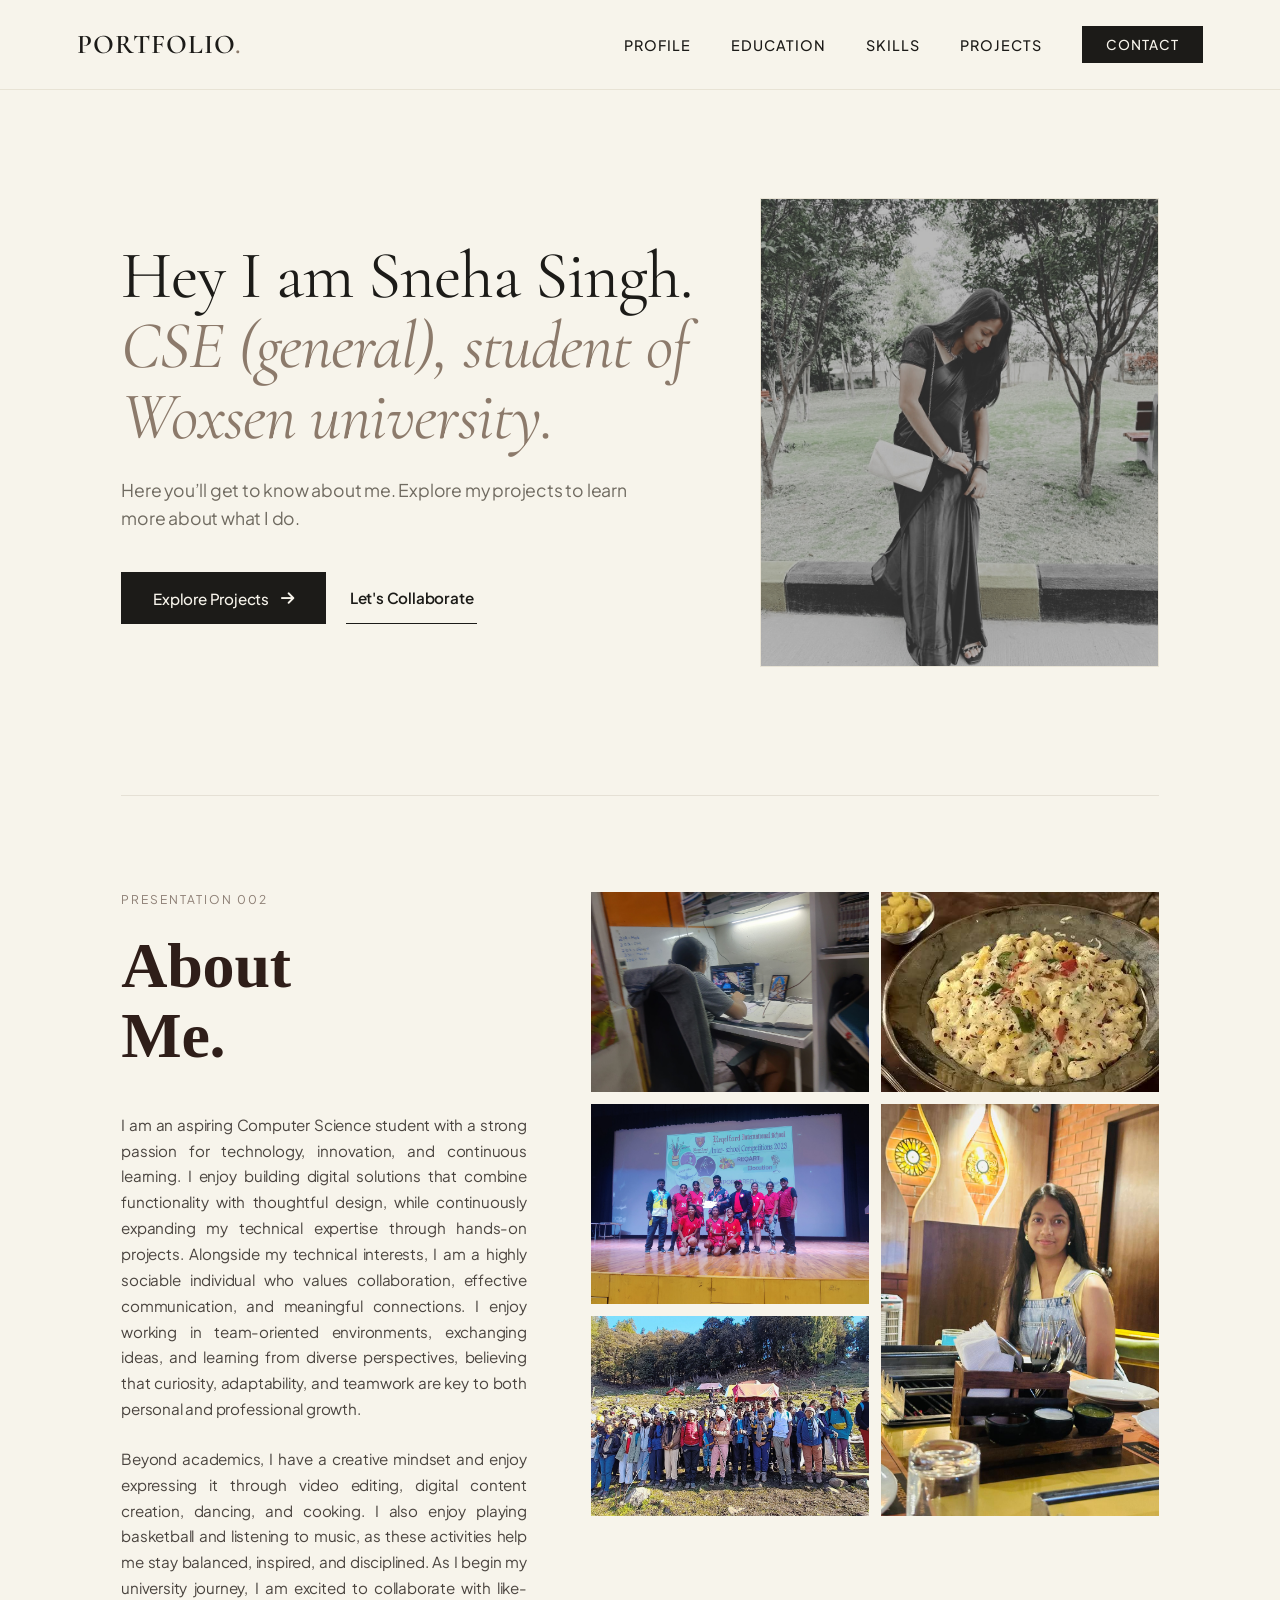
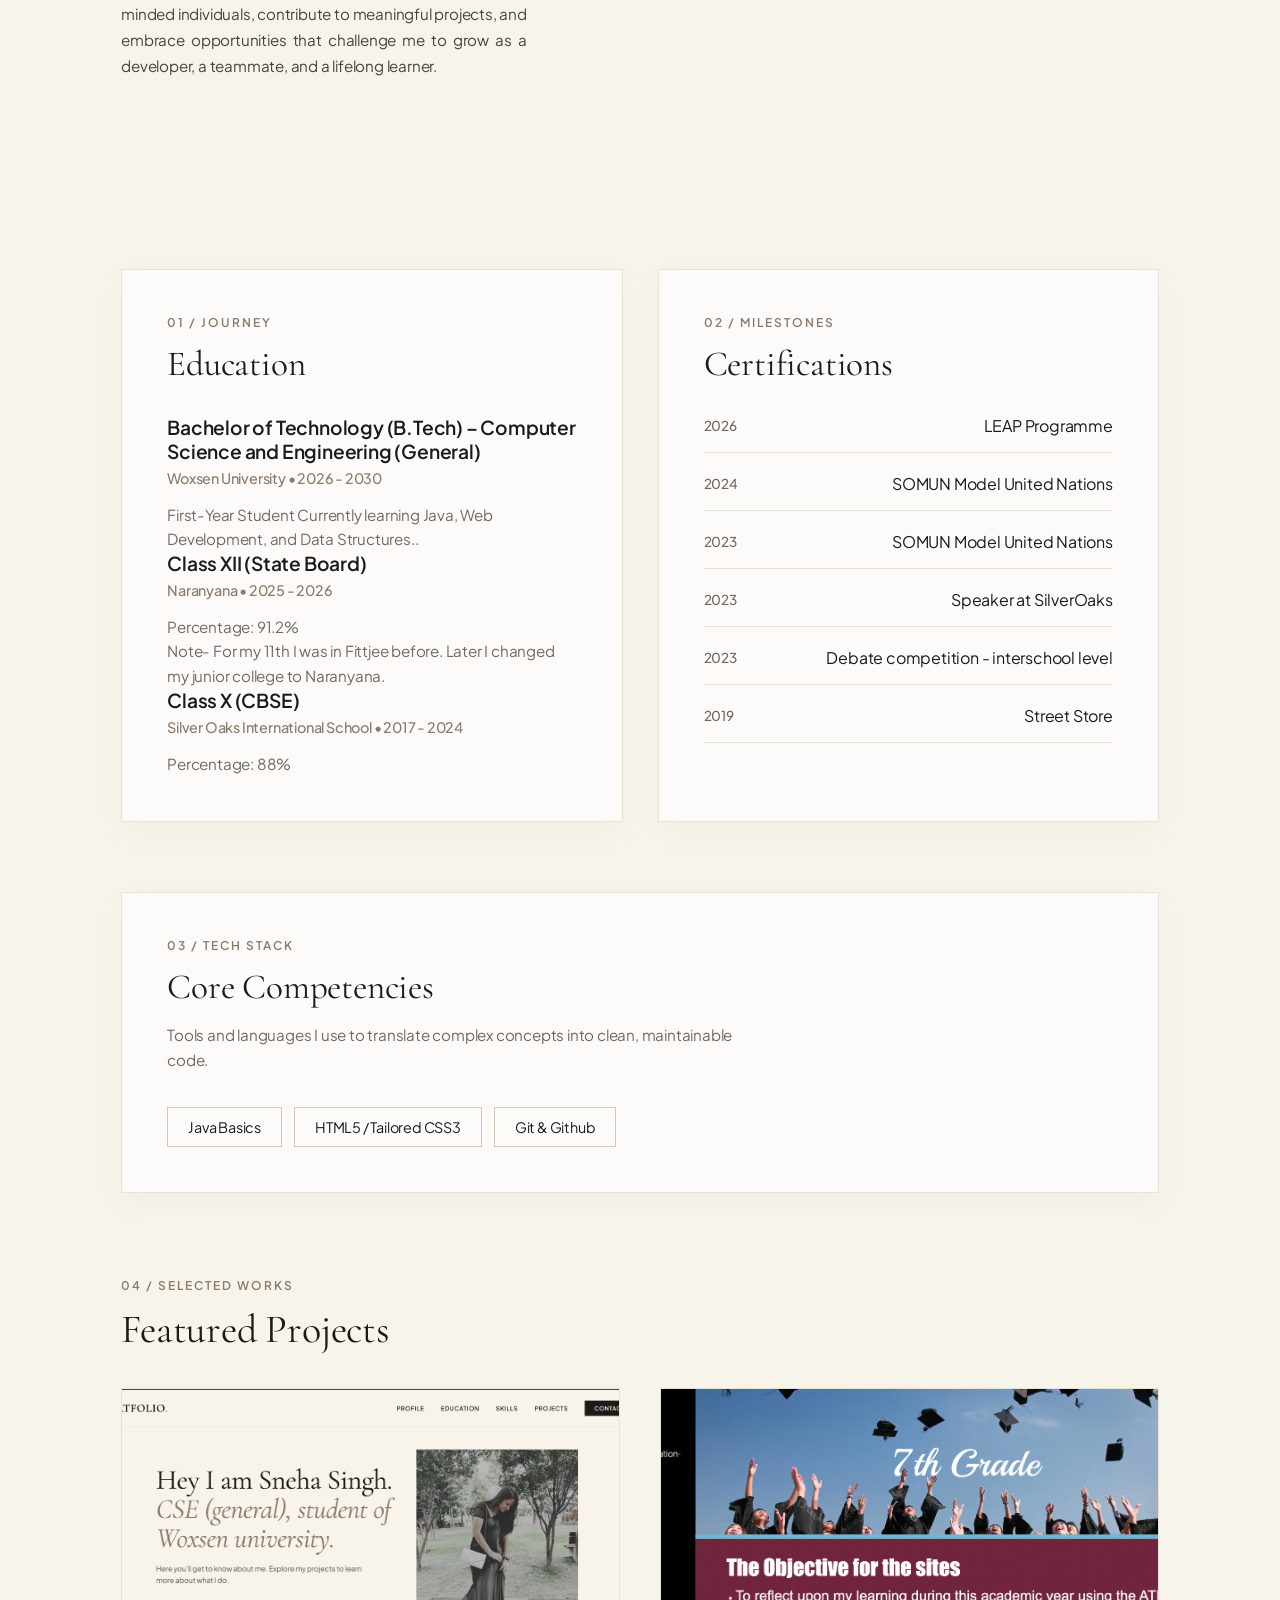
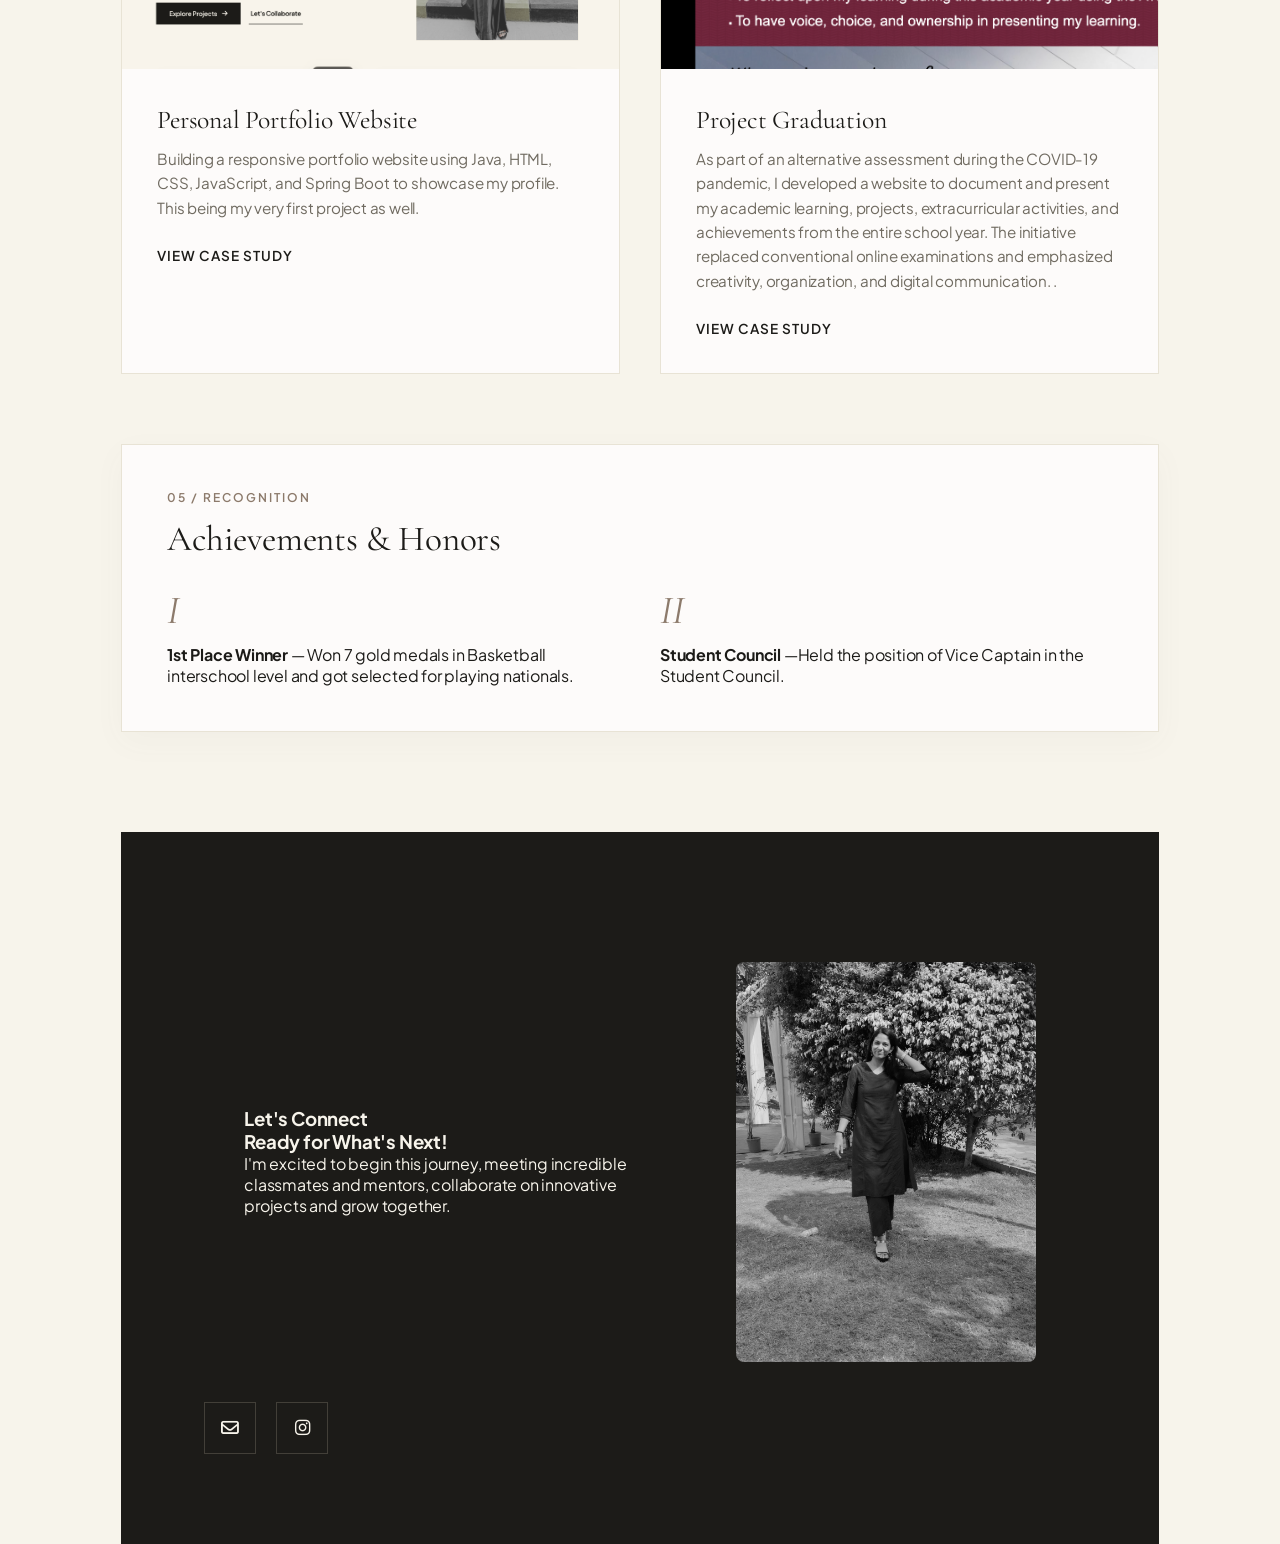
==== commit 18506ca6: ""jgjgj"" ====
--- a/index.html
+++ b/index.html
@@ -4,7 +4,7 @@
     <meta charset="UTF-8">
     <meta name="viewport" content="width=device-width, initial-scale=1.0">
     <title>Creative Portfolio</title>
-    <link href="https://fonts.googleapis.com/css2?family=Cormorant+Garamond:ital,wght@0,400;0,600;1,400&family=Plus+Jakarta+Sans:wght@300;400;500;600&display=swap" rel="stylesheet">
+    <link href="https://fonts.googleapis.com/css2?family=Cormorant+Garamond:ital,wght@0,400;0,600;1,400&family=Italiana&family=Plus+Jakarta+Sans:wght@300;400;500;600&display=swap" rel="stylesheet">
     <link rel="stylesheet" href="https://cdnjs.cloudflare.com/ajax/libs/font-awesome/6.4.0/css/all.min.css">
    <link rel="stylesheet" href="style.css">
 </head>
--- a/style.css
+++ b/style.css
@@ -350,11 +350,11 @@
 }
 
 .contact-wrap h2 {
-    font-family: 'Cormorant Garamond', serif;
-    font-size: 3.8rem;
+    font-family: 'Italiana', serif;
+    font-size: 3rem;
     font-weight: 400;
-    line-height: 1.1;
-    letter-spacing: -1px;
+    line-height: 1.2;
+    letter-spacing: normal;
     margin-bottom: 24px;
 }
 
@@ -622,4 +622,48 @@
         flex-direction: column;  /* Stacks them vertically on phones */
         text-align: center;
     }
+}
+/* Reverts to your original wide layout style */
+.connect-container {
+    display: flex;
+    align-items: center;
+    justify-content: space-between;
+    width: 100%;
+    max-width: 1200px; /* Adjust this to match the width of your other sections */
+    margin: 0 auto;
+    padding: 40px;     /* Gives it some breathing room inside the dark box */
+    box-sizing: border-box;
+}
+
+/* Keeps your text block taking up the majority of the space */
+.connect-text {
+    flex: 2;
+    text-align: left;
+}
+
+/* Styles the image without shrinking or breaking the text layout */
+.connect-pic {
+    flex: 1;
+    max-width: 300px;       /* Keeps the image a nice, balanced size */
+    width: 100%;
+    height: auto;
+    object-fit: cover;
+    border-radius: 8px;
+    filter: grayscale(100%); /* Keeps it black and white */
+    margin-left: 40px;      /* Pushes it away from the text */
+}
+
+/* Stacks them on mobile so it doesn't break on phones */
+@media (max-width: 768px) {
+    .connect-container {
+        flex-direction: column;
+        text-align: center;
+    }
+    .connect-text {
+        text-align: center;
+    }
+    .connect-pic {
+        margin-left: 0;
+        margin-top: 30px;
+    }
 }
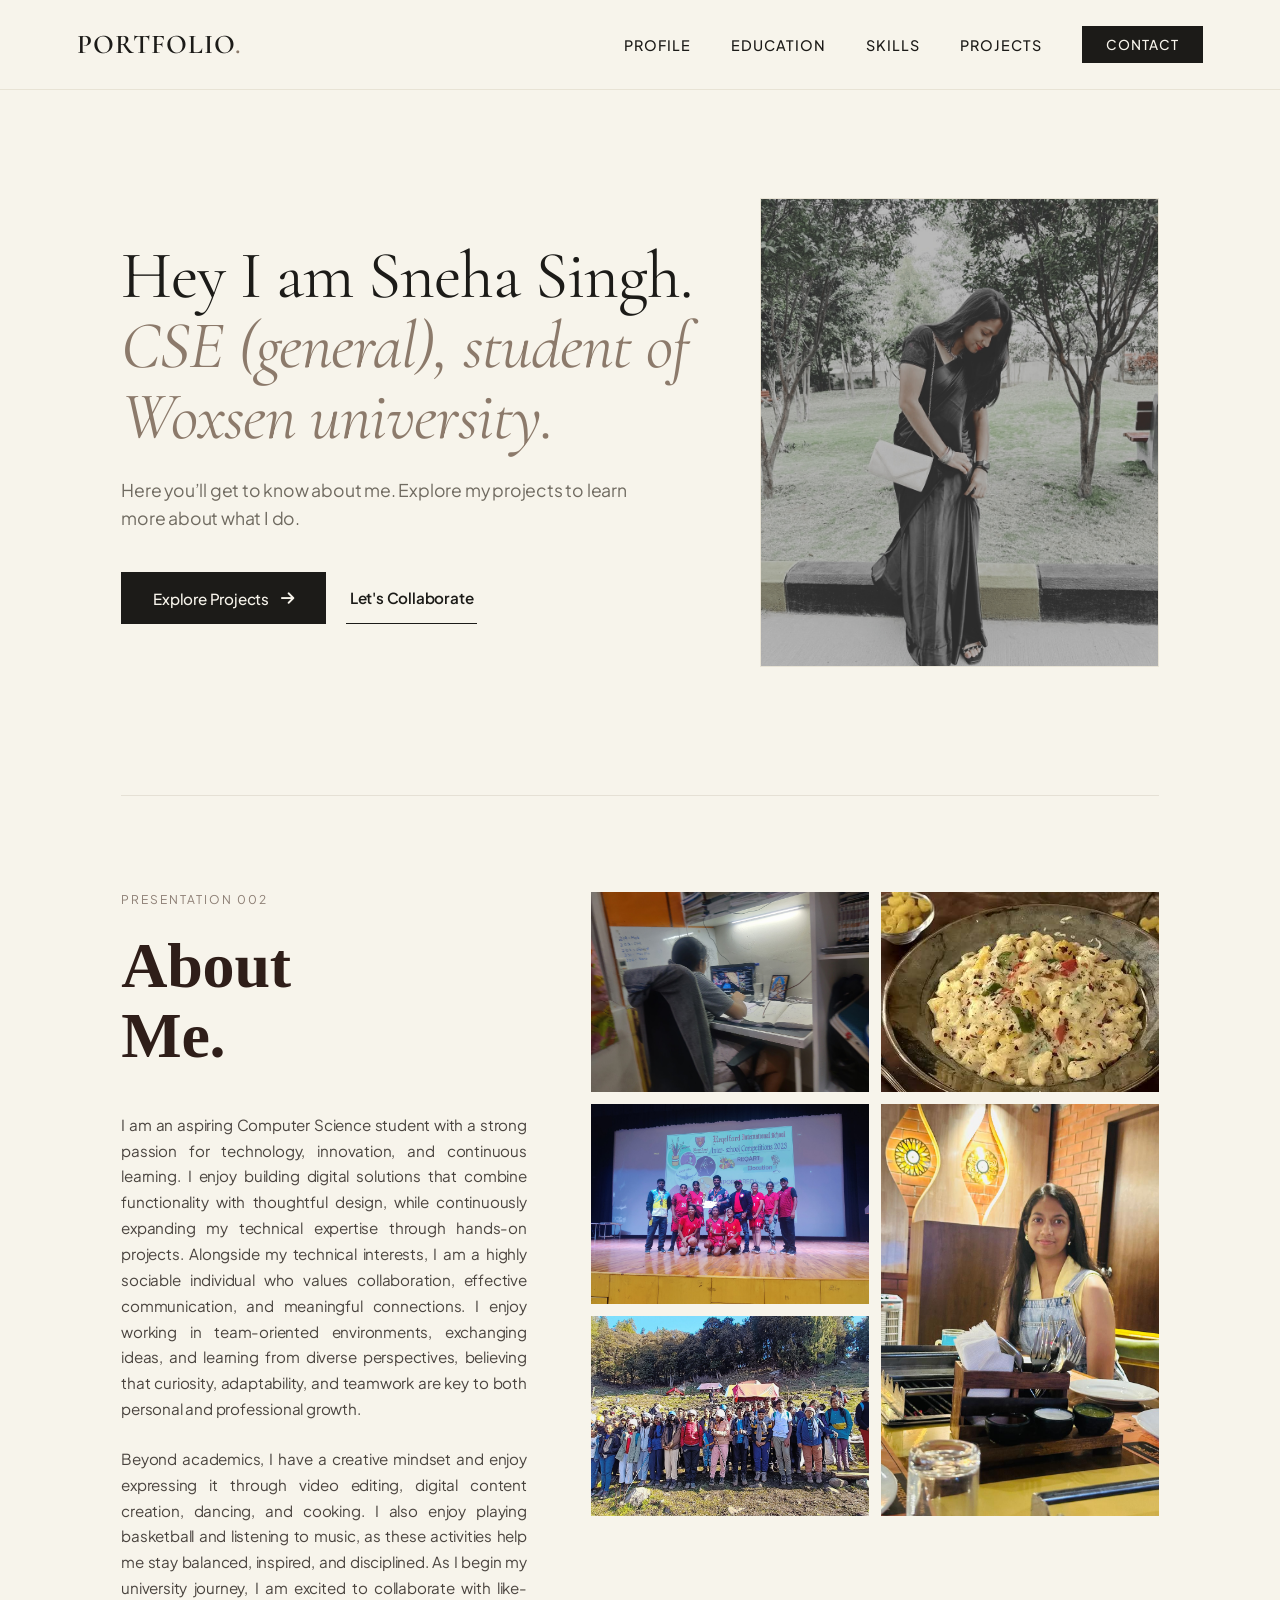
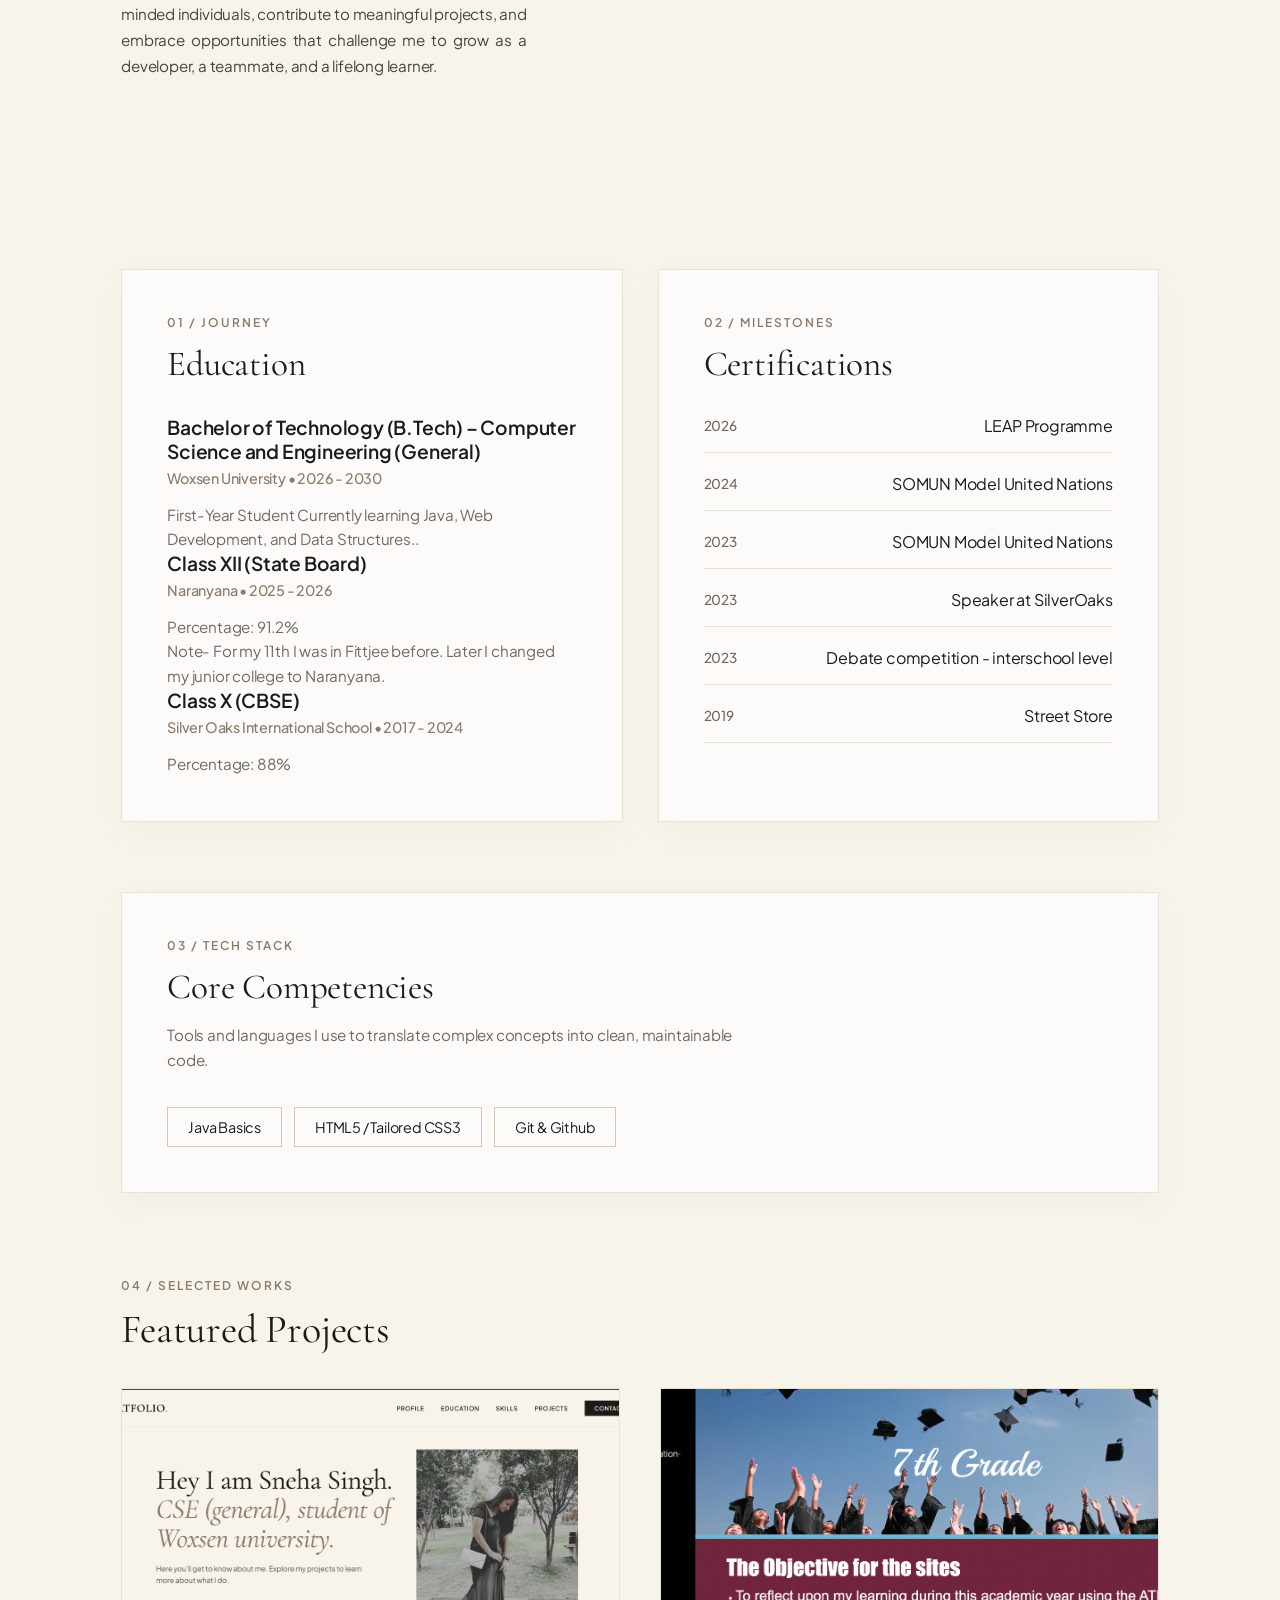
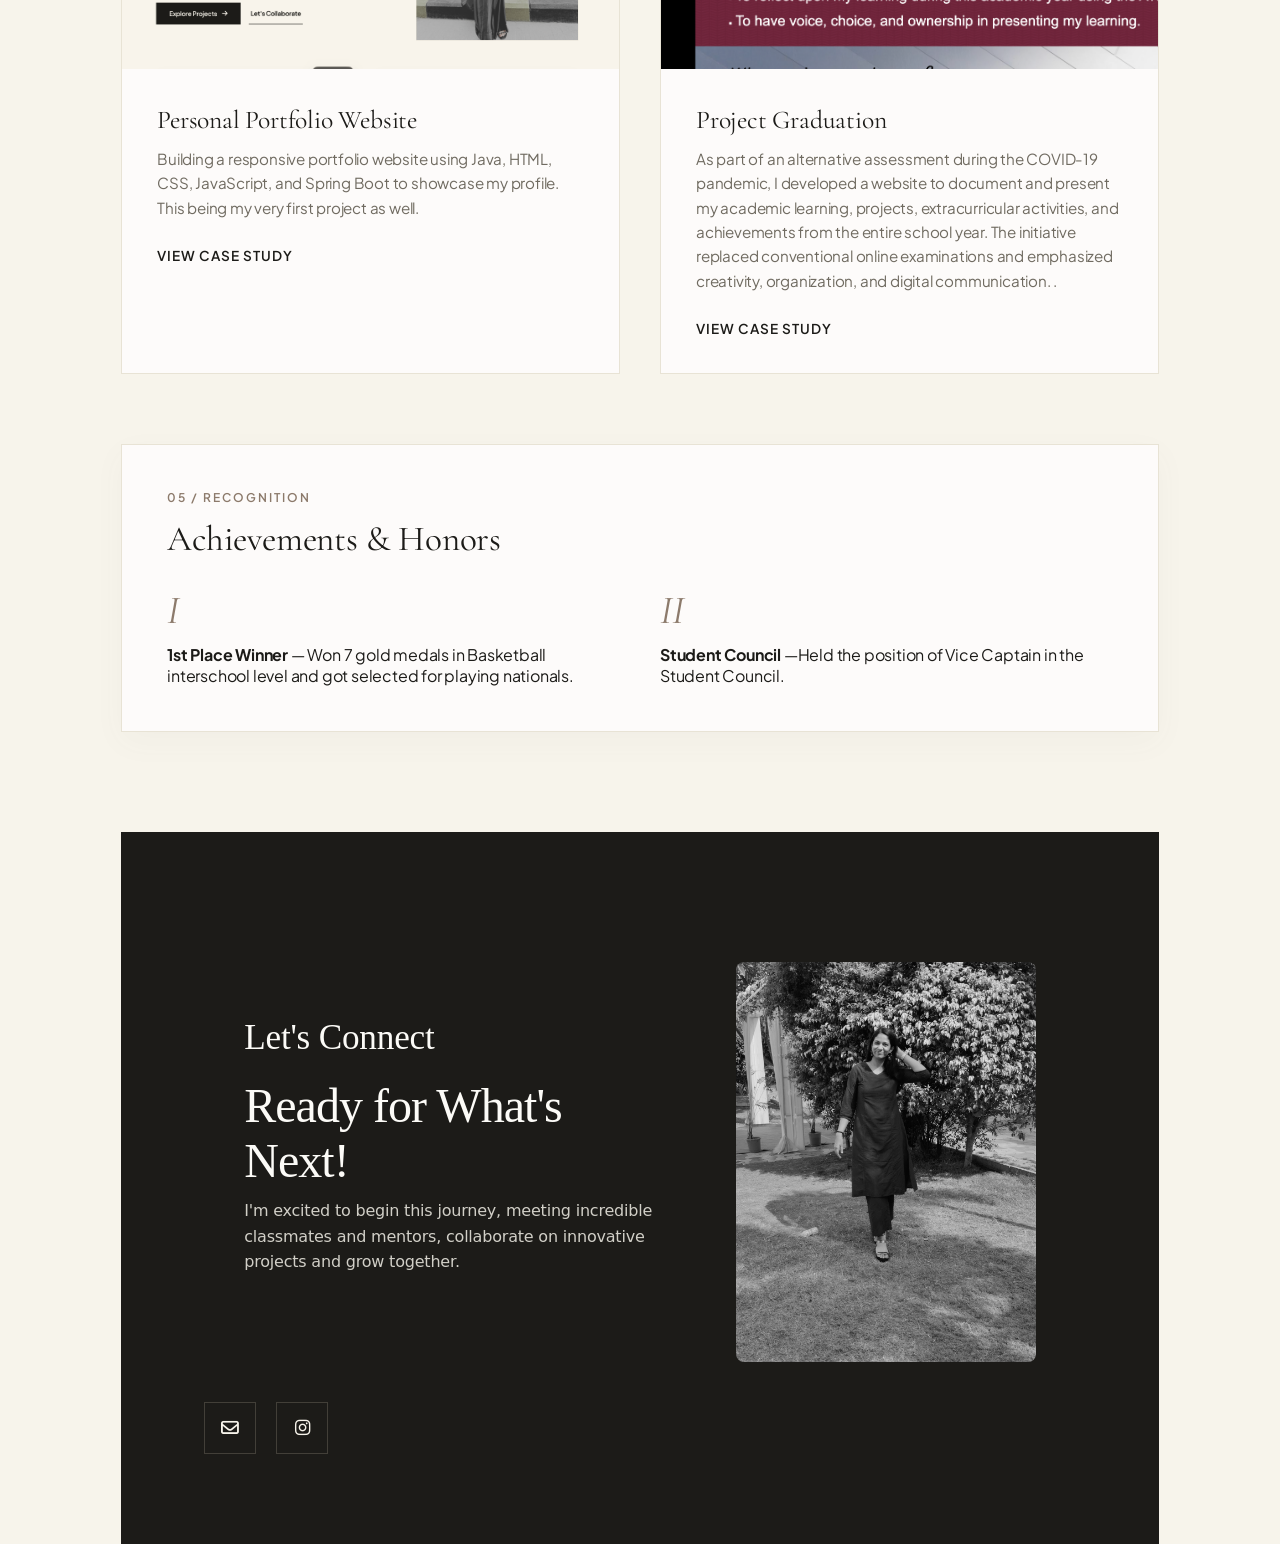
==== commit 3a5b0b67: ""jgjgj"" ====
--- a/index.html
+++ b/index.html
@@ -207,7 +207,7 @@
                 <!-- Left Side: Text Content -->
                 <div class="connect-text">
                     <h1>Let's Connect</h1>
-                    <h3>Ready for What's Next!</h3>
+                    <h2>Ready for What's Next!</h2>
                     <p>I'm excited to begin this journey, meeting incredible classmates and mentors, collaborate on innovative projects and grow together.</p>
                     <!-- Your social icon buttons here -->
                 </div>
--- a/style.css
+++ b/style.css
@@ -666,4 +666,33 @@
         margin-left: 0;
         margin-top: 30px;
     }
+}
+/* --- Let's Connect Heading --- */
+.connect-text h2 {
+    font-family: 'Playfair Display', Georgia, serif; /* Elegant serif font */
+    font-size: 3rem;               /* Makes it large like your header section */
+    font-weight: 400;              /* Regular weight for that elegant, clean look */
+    color: #fcfbf7;                /* Cream/off-white color from your site */
+    margin-bottom: 10px;           /* Spacing below the title */
+    letter-spacing: -0.02em;       /* Slightly tighter tracking for modern look */
+}
+
+/* --- Ready for What's Next Heading --- */
+.connect-text h1 {
+    font-family: 'Playfair Display', Georgia, serif;
+    font-size: 2.2rem;
+    font-weight: 400;
+    color: #fcfbf7;
+    margin-bottom: 20px;
+}
+
+/* --- Description Paragraph Text --- */
+.connect-text p {
+    font-family: 'Inter', system-ui, -apple-system, sans-serif; /* Clean sans-serif */
+    font-size: 1rem;
+    font-weight: 300;              /* Light weight to match your 'About Me' text */
+    line-height: 1.6;              /* Gives it nice breathing room vertically */
+    color: #d1cfc7;                /* Slightly muted off-white for better readability */
+    max-width: 500px;              /* Keeps the lines from stretching too wide */
+    margin-bottom: 30px;
 }
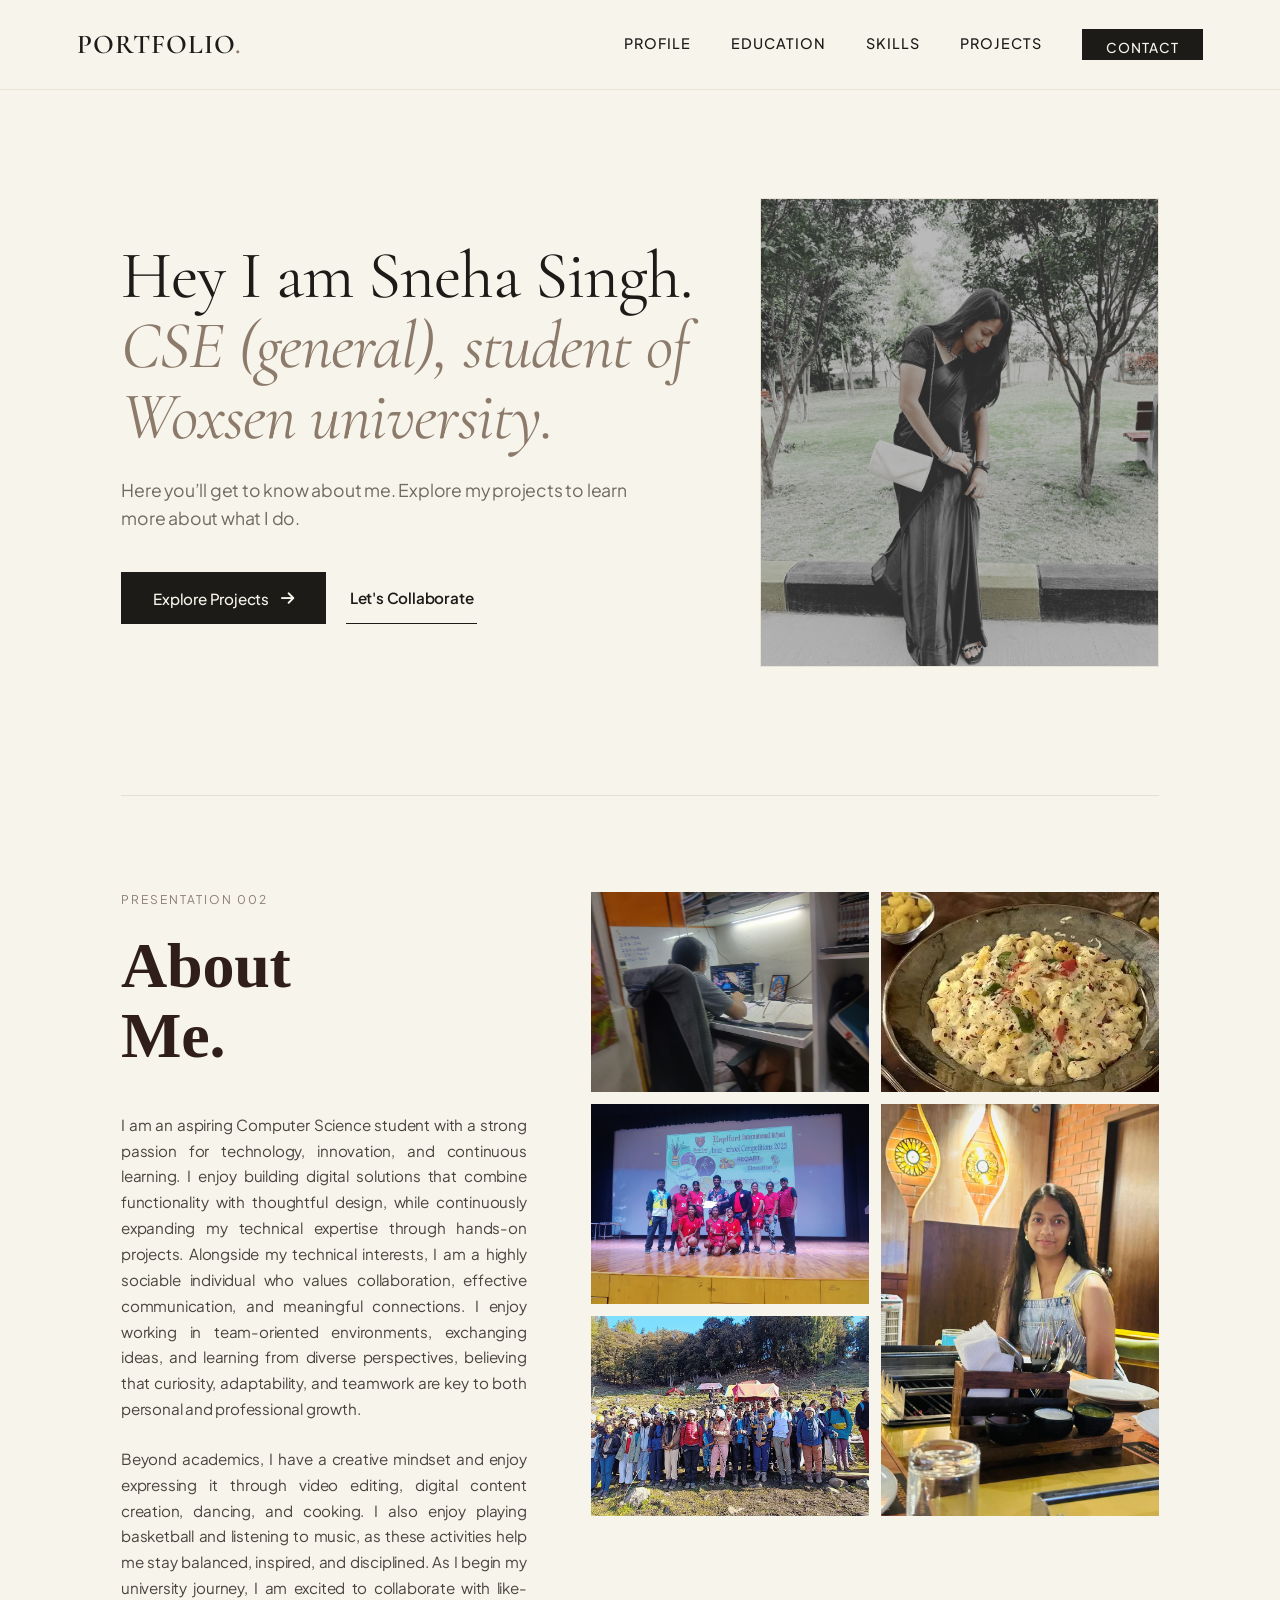
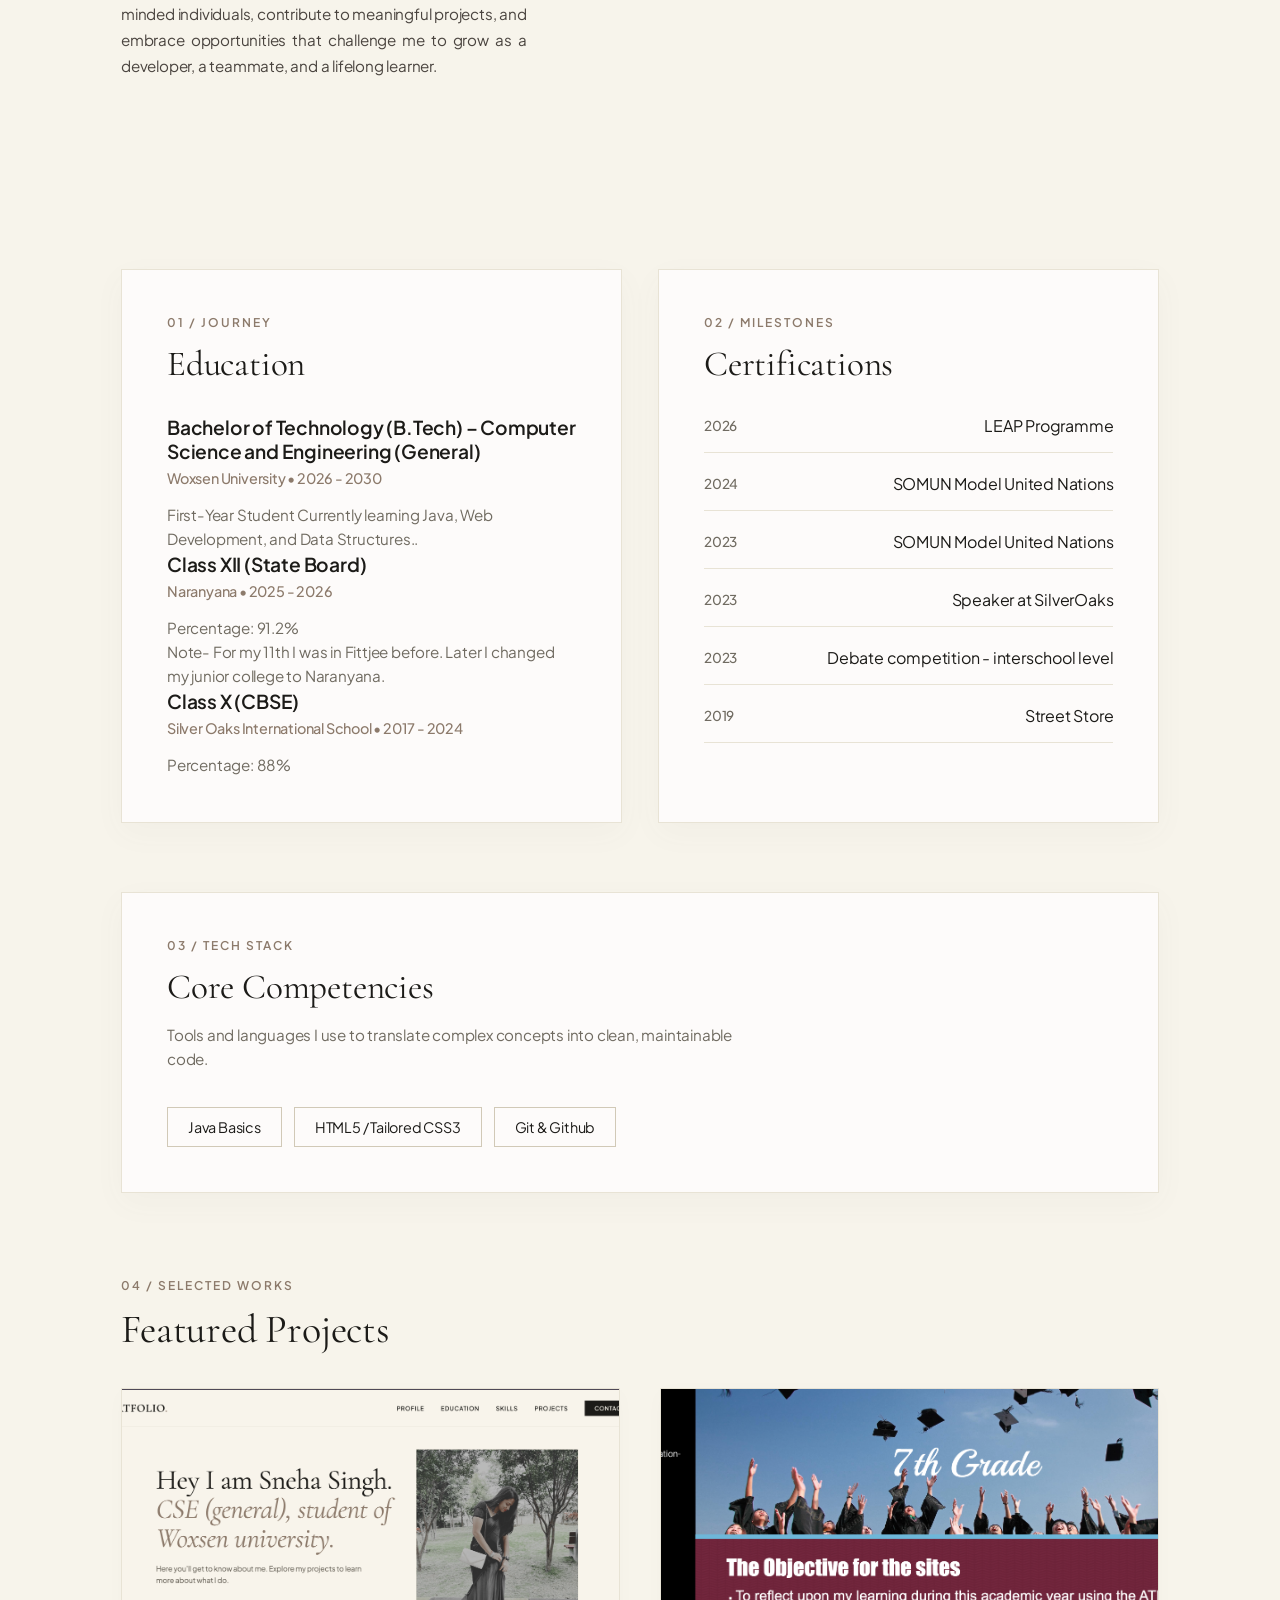
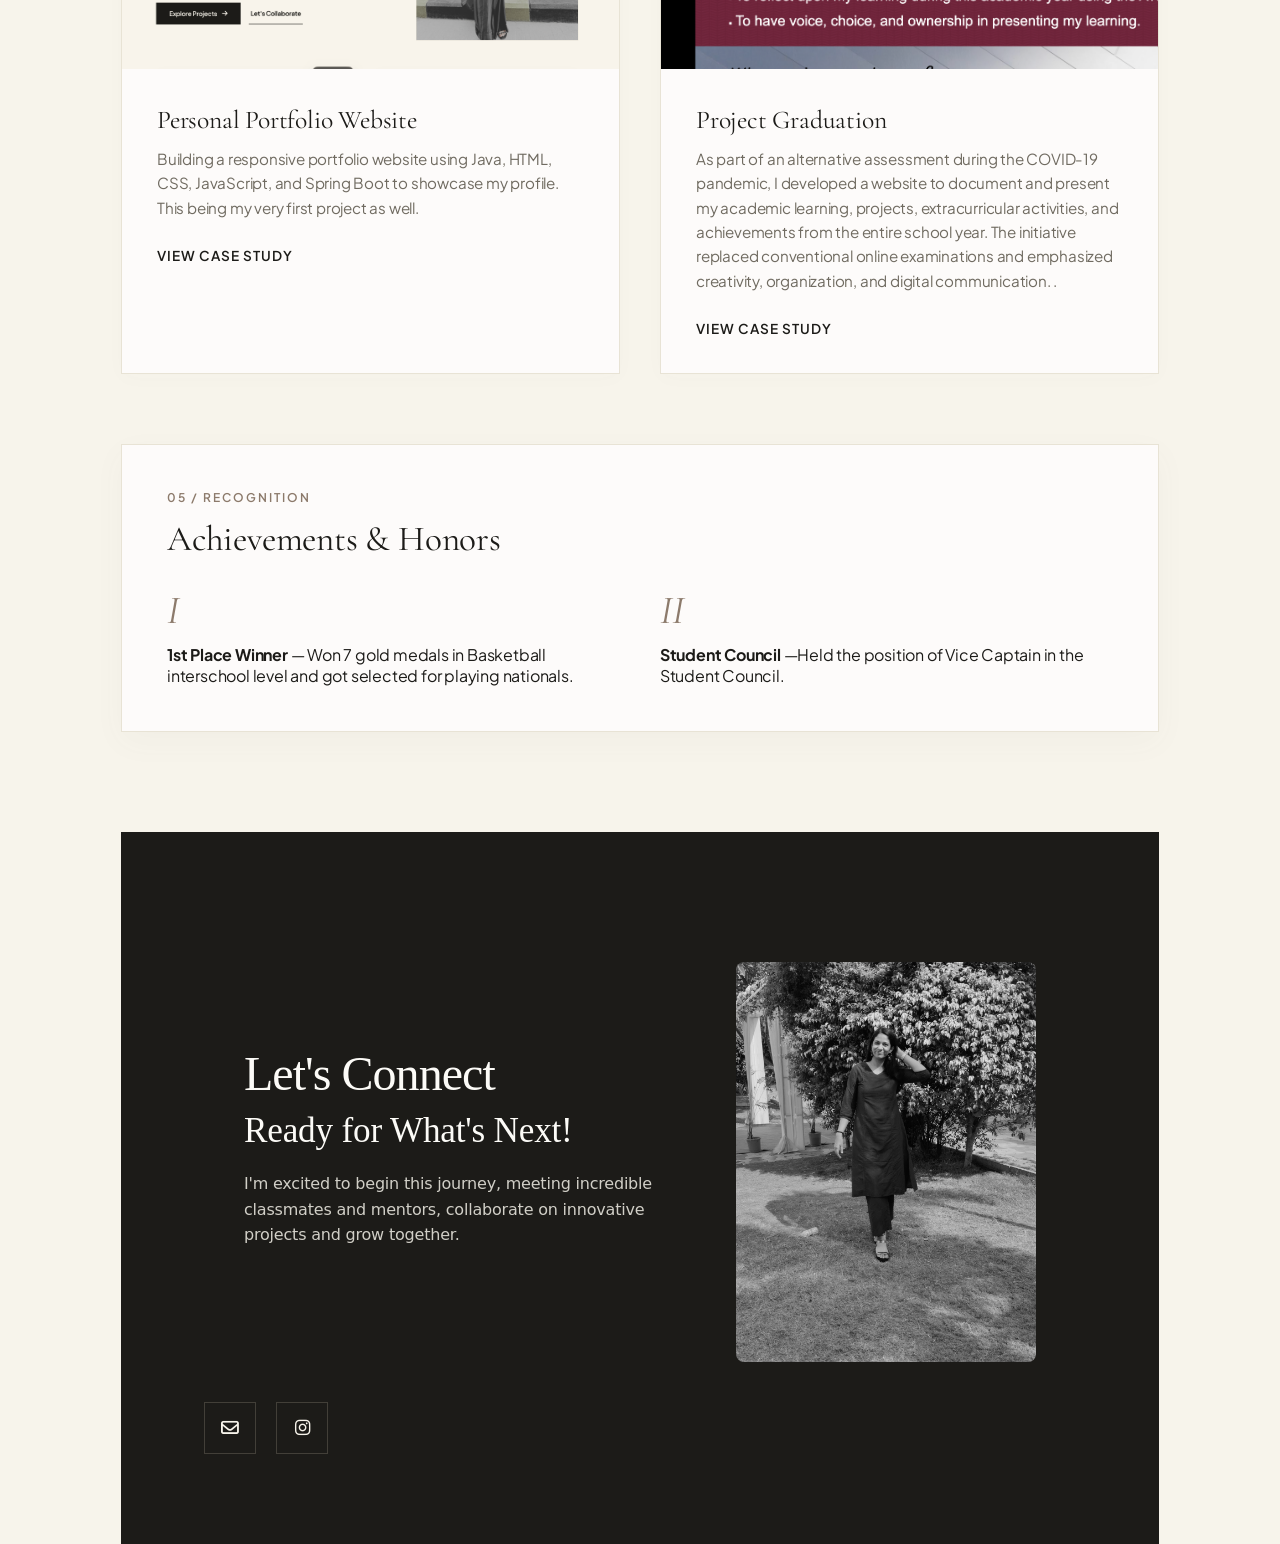
==== commit 24335587: ""jgjgj"" ====
--- a/index.html
+++ b/index.html
@@ -26,7 +26,7 @@
 
 <main class="main-container">
 
-    <section id="about" class="hero-section">
+    <section id="hero" class="hero-section">
         <div class="hero-text">
             <h1>Hey I am Sneha Singh. <br><span class="italic-text">CSE (general), student of Woxsen university.</span></h1>
             <p class="hero-sub"> Here you’ll get to know about me. Explore my projects to learn more about what I do.</p>
@@ -43,10 +43,10 @@
     </section>
 
     <!-- About Me Section -->
-    <section id="about" class="about-container">
+    <section id="about" class="about-container reveal">
 
         <!-- Left Column: Typography -->
-        <div class="about-text-column">
+        <div class="about-text-column reveal">
             <span class="section-subtitle">PRESENTATION 002</span>
             <h2 class="about-heading">About <br><span class="serif-italic">Me.</span></h2>
 
@@ -57,7 +57,7 @@
         </div>
 
         <!-- Right Column: Replicated Collage Grid -->
-        <div class="about-gallery-grid">
+        <div class="about-gallery-grid reveal">
             <!-- Photo 1 (Top Left) -->
             <div class="grid-item img-1">
                 <img src="images/editing.jpg" alt="Basketball player">
@@ -83,7 +83,7 @@
     </section>
 
     <div class="split-row">
-        <section id="education" class="studio-card">
+        <section id="education" class="studio-card reveal">
             <span class="section-tag">01 / Journey</span>
             <h2>Education</h2>
             <div class="timeline">
@@ -105,7 +105,7 @@
             </div>
         </section>
 
-        <section id="certifications" class="studio-card">
+        <section id="certifications" class="studio-card reveal">
             <span class="section-tag">02 / Milestones</span>
             <h2>Certifications</h2>
             <div class="cert-list">
@@ -137,7 +137,7 @@
         </section>
     </div>
 
-    <section id="skills" class="studio-card full-width">
+    <section id="skills" class="studio-card full-width reveal">
         <span class="section-tag">03 / Tech Stack</span>
         <h2>Core Competencies</h2>
         <p class="section-desc">Tools and languages I use to translate complex concepts into clean, maintainable code.</p>
@@ -157,7 +157,7 @@
         <div class="work-grid">
 
             <!-- Project 1 -->
-            <div class="work-card">
+            <div class="work-card reveal">
                 <div class="work-thumb">
                     <!-- Replace the old label with this image tag -->
                     <img src="images/project1.jpg" alt="Backend Architecture" class="work-img">
@@ -169,7 +169,7 @@
                 </div>
             </div>
 
-            <div class="work-card">
+            <div class="work-card reveal">
                 <div class="work-thumb">
                     <img src="images/project2.jpg" alt="Project Graduation" class="work-img">
                 </div>
@@ -185,7 +185,7 @@
         </div>
     </section>
 
-    <section id="achievements" class="studio-card">
+    <section id="achievements" class="studio-card reveal">
         <span class="section-tag">05 / Recognition</span>
         <h2>Achievements & Honors</h2>
         <div class="achieve-grid">
@@ -200,14 +200,14 @@
         </div>
     </section>
 
-    <section id="contact" class="footer-contact">
+    <section id="contact" class="footer-contact reveal">
         <section class="connect-section">
             <div class="connect-container">
 
                 <!-- Left Side: Text Content -->
                 <div class="connect-text">
-                    <h1>Let's Connect</h1>
-                    <h2>Ready for What's Next!</h2>
+                    <h2>Let's Connect</h2>
+                    <h1>Ready for What's Next!</h1>
                     <p>I'm excited to begin this journey, meeting incredible classmates and mentors, collaborate on innovative projects and grow together.</p>
                     <!-- Your social icon buttons here -->
                 </div>
@@ -226,7 +226,6 @@
                     <i class="fa-brands fa-instagram"></i>
                 </a>
             </div>
-        </div>
     </section>
 
 </main>
@@ -256,6 +255,23 @@
             icon.classList.add('fa-bars');
         });
     });
+
+    // Intersection Observer for scroll-triggered reveal animations
+    const revealObserver = new IntersectionObserver((entries, observer) => {
+        entries.forEach(entry => {
+            if (entry.isIntersecting) {
+                entry.target.classList.add('visible');
+                observer.unobserve(entry.target);
+            }
+        });
+    }, {
+        threshold: 0.1,
+        rootMargin: '0px 0px -40px 0px'
+    });
+
+    document.querySelectorAll('.reveal').forEach(el => {
+        revealObserver.observe(el);
+    });
 </script>
 
 </body>
--- a/style.css
+++ b/style.css
@@ -64,10 +64,32 @@
     font-size: 0.9rem;
     text-transform: uppercase;
     letter-spacing: 1px;
-    transition: color 0.2s;
-}
-
-.nav-links a:hover { color: var(--accent); }
+    transition: color 0.3s cubic-bezier(0.16, 1, 0.3, 1);
+    position: relative;
+    padding-bottom: 4px;
+}
+
+.nav-links a::after {
+    content: '';
+    position: absolute;
+    width: 100%;
+    transform: scaleX(0);
+    height: 1px;
+    bottom: 0;
+    left: 0;
+    background-color: var(--accent);
+    transform-origin: bottom right;
+    transition: transform 0.35s cubic-bezier(0.16, 1, 0.3, 1);
+}
+
+.nav-links a:hover {
+    color: var(--accent);
+}
+
+.nav-links a:hover::after {
+    transform: scaleX(1);
+    transform-origin: bottom left;
+}
 
 .nav-btn {
     background: var(--text-dark);
@@ -285,10 +307,14 @@
 .work-card {
     background: var(--bg-card);
     border: 1px solid var(--border-color);
-    transition: transform 0.4s cubic-bezier(0.16, 1, 0.3, 1);
-}
-
-.work-card:hover { transform: translateY(-4px); }
+    transition: transform 0.45s cubic-bezier(0.16, 1, 0.3, 1), box-shadow 0.45s cubic-bezier(0.16, 1, 0.3, 1);
+    box-shadow: 0 4px 20px rgba(112, 107, 97, 0.02);
+}
+
+.work-card:hover {
+    transform: translateY(-6px);
+    box-shadow: 0 12px 30px rgba(112, 107, 97, 0.08);
+}
 
 .work-thumb {
     height: 280px;
@@ -372,12 +398,14 @@
     color: var(--bg-main);
     text-decoration: none;
     font-size: 1.1rem;
-    transition: all 0.2s;
+    transition: background-color 0.3s cubic-bezier(0.16, 1, 0.3, 1), border-color 0.3s cubic-bezier(0.16, 1, 0.3, 1), color 0.3s cubic-bezier(0.16, 1, 0.3, 1), transform 0.3s cubic-bezier(0.16, 1, 0.3, 1);
 }
 
 .social-circle:hover {
     background: var(--bg-main);
     color: var(--text-dark);
+    border-color: var(--bg-main);
+    transform: translateY(-3px);
 }
 
 /* --- RESPONSIVE ADAPTABILITY --- */
@@ -690,9 +718,89 @@
 .connect-text p {
     font-family: 'Inter', system-ui, -apple-system, sans-serif; /* Clean sans-serif */
     font-size: 1rem;
-    font-weight: 300;              /* Light weight to match your 'About Me' text */
-    line-height: 1.6;              /* Gives it nice breathing room vertically */
-    color: #d1cfc7;                /* Slightly muted off-white for better readability */
-    max-width: 500px;              /* Keeps the lines from stretching too wide */
+    font-weight: 300; /* Light weight to match your 'About Me' text */
+    line-height: 1.6; /* Gives it nice breathing room vertically */
+    color: #d1cfc7; /* Slightly muted off-white for better readability */
+    max-width: 500px; /* Keeps the lines from stretching too wide */
     margin-bottom: 30px;
+}
+
+/* ==========================================================================
+   AESTHETIC ANIMATIONS & TRANSITIONS SYSTEM
+   ========================================================================== */
+
+/* --- Hero Load Sequence --- */
+.hero-text h1 {
+    opacity: 0;
+    transform: translateY(24px);
+    animation: heroFadeIn 1.1s cubic-bezier(0.16, 1, 0.3, 1) forwards;
+    animation-delay: 0.1s;
+}
+
+.hero-sub {
+    opacity: 0;
+    transform: translateY(24px);
+    animation: heroFadeIn 1.1s cubic-bezier(0.16, 1, 0.3, 1) forwards;
+    animation-delay: 0.25s;
+}
+
+.hero-actions {
+    opacity: 0;
+    transform: translateY(24px);
+    animation: heroFadeIn 1.1s cubic-bezier(0.16, 1, 0.3, 1) forwards;
+    animation-delay: 0.4s;
+}
+
+.hero-visual {
+    opacity: 0;
+    transform: scale(0.96) translateY(10px);
+    animation: visualExpand 1.3s cubic-bezier(0.16, 1, 0.3, 1) forwards;
+    animation-delay: 0.2s;
+}
+
+@keyframes heroFadeIn {
+    to {
+        opacity: 1;
+        transform: translateY(0);
+    }
+}
+
+@keyframes visualExpand {
+    to {
+        opacity: 1;
+        transform: scale(1) translateY(0);
+    }
+}
+
+/* --- Scroll-Triggered Reveal Effect --- */
+.reveal {
+    opacity: 0;
+    transform: translateY(35px);
+    transition: opacity 1s cubic-bezier(0.16, 1, 0.3, 1), transform 1s cubic-bezier(0.16, 1, 0.3, 1);
+    will-change: opacity, transform;
+}
+
+.reveal.visible {
+    opacity: 1;
+    transform: translateY(0);
+}
+
+/* --- Accessibility: Reduce Motion --- */
+@media (prefers-reduced-motion: reduce) {
+    .reveal {
+        opacity: 1 !important;
+        transform: none !important;
+        transition: none !important;
+    }
+    
+    .hero-text h1, .hero-sub, .hero-actions, .hero-visual {
+        opacity: 1 !important;
+        transform: none !important;
+        animation: none !important;
+    }
+    
+    .work-card, .work-card img, .social-circle, .nav-links a::after {
+        transition: none !important;
+        transform: none !important;
+    }
 }
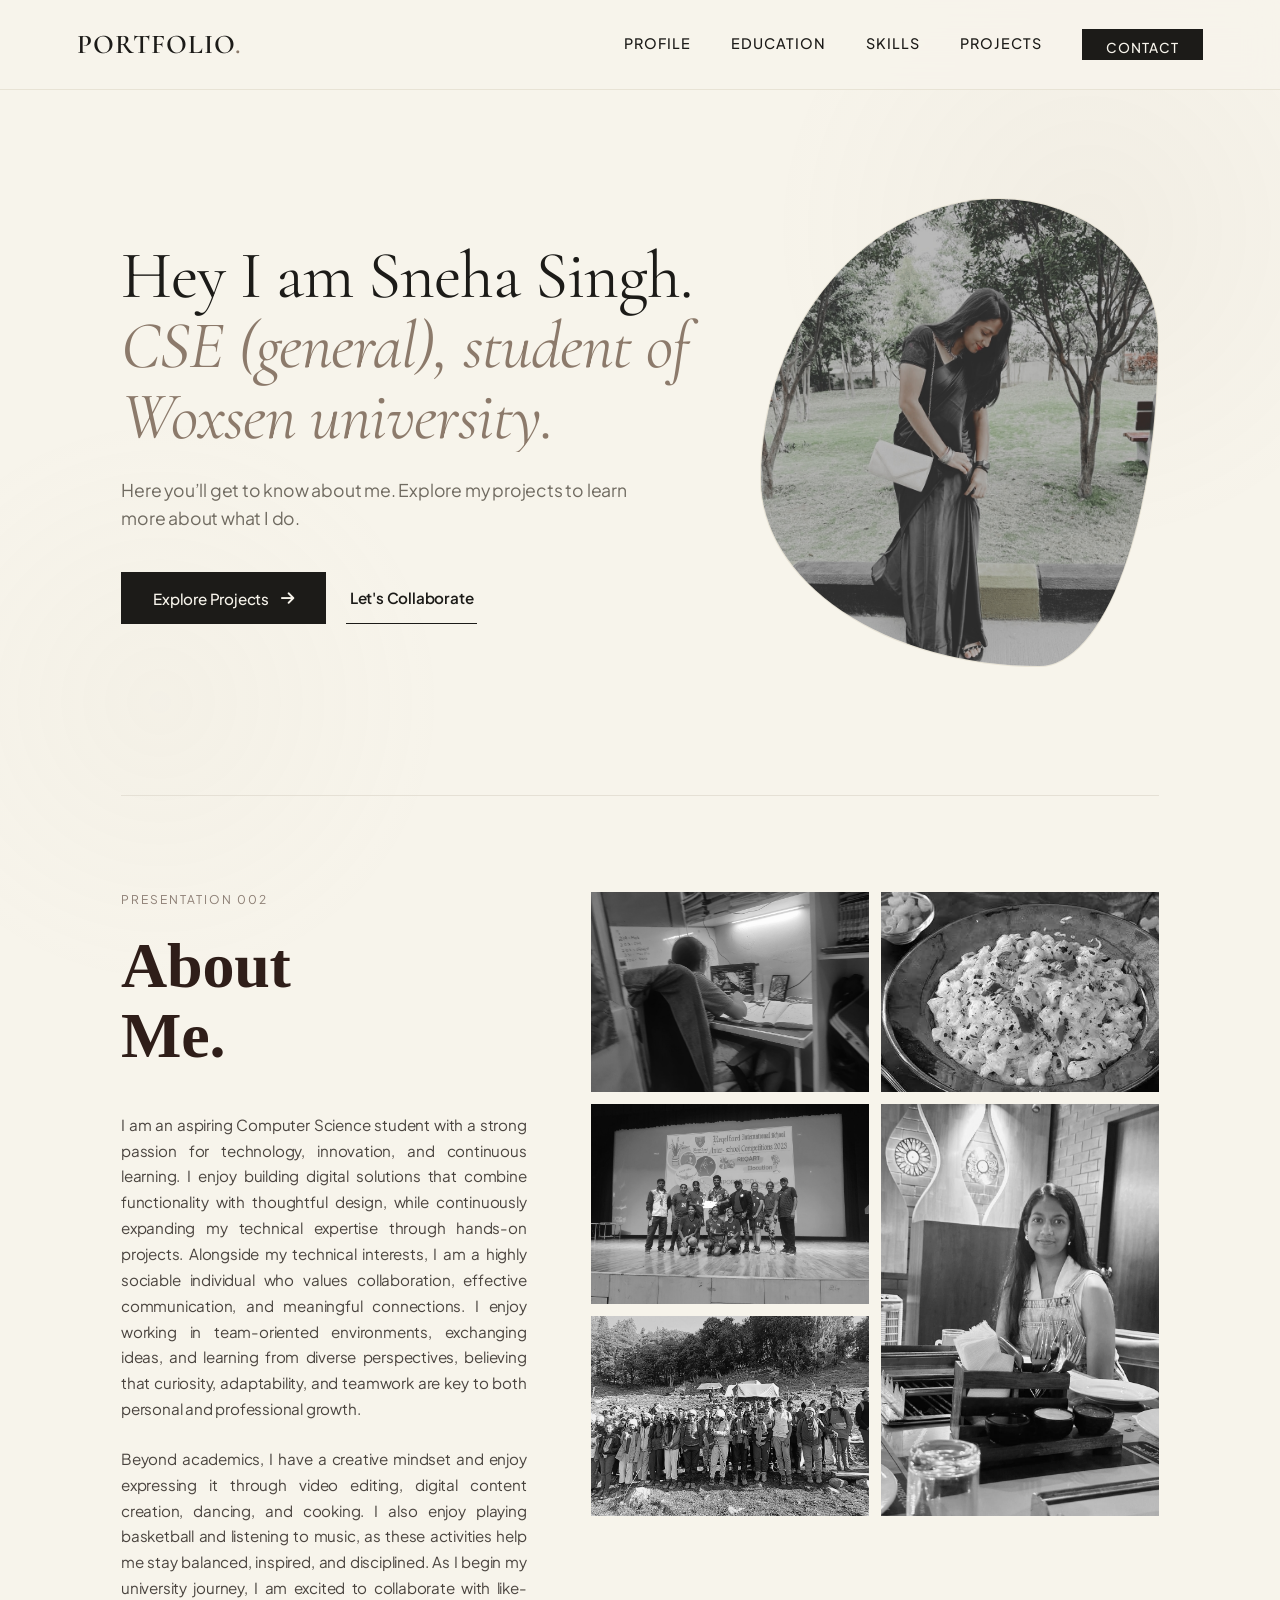
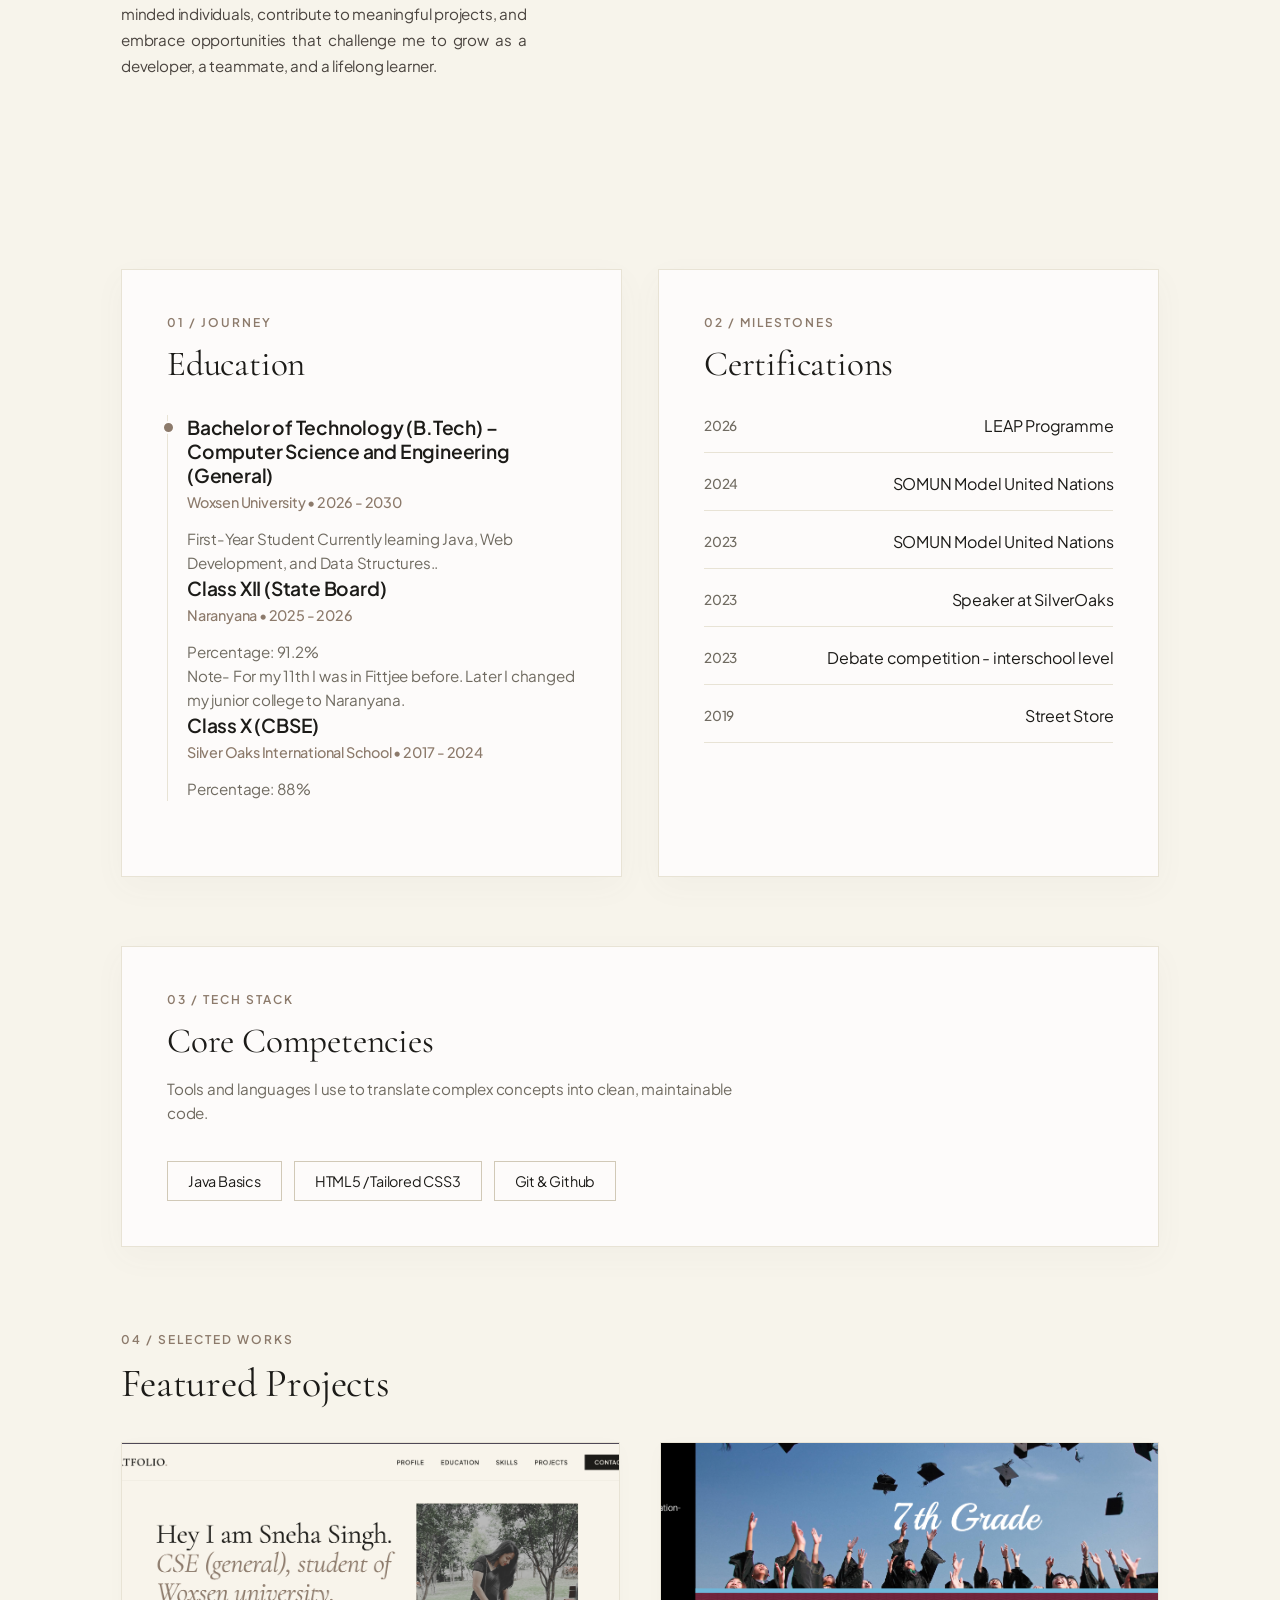
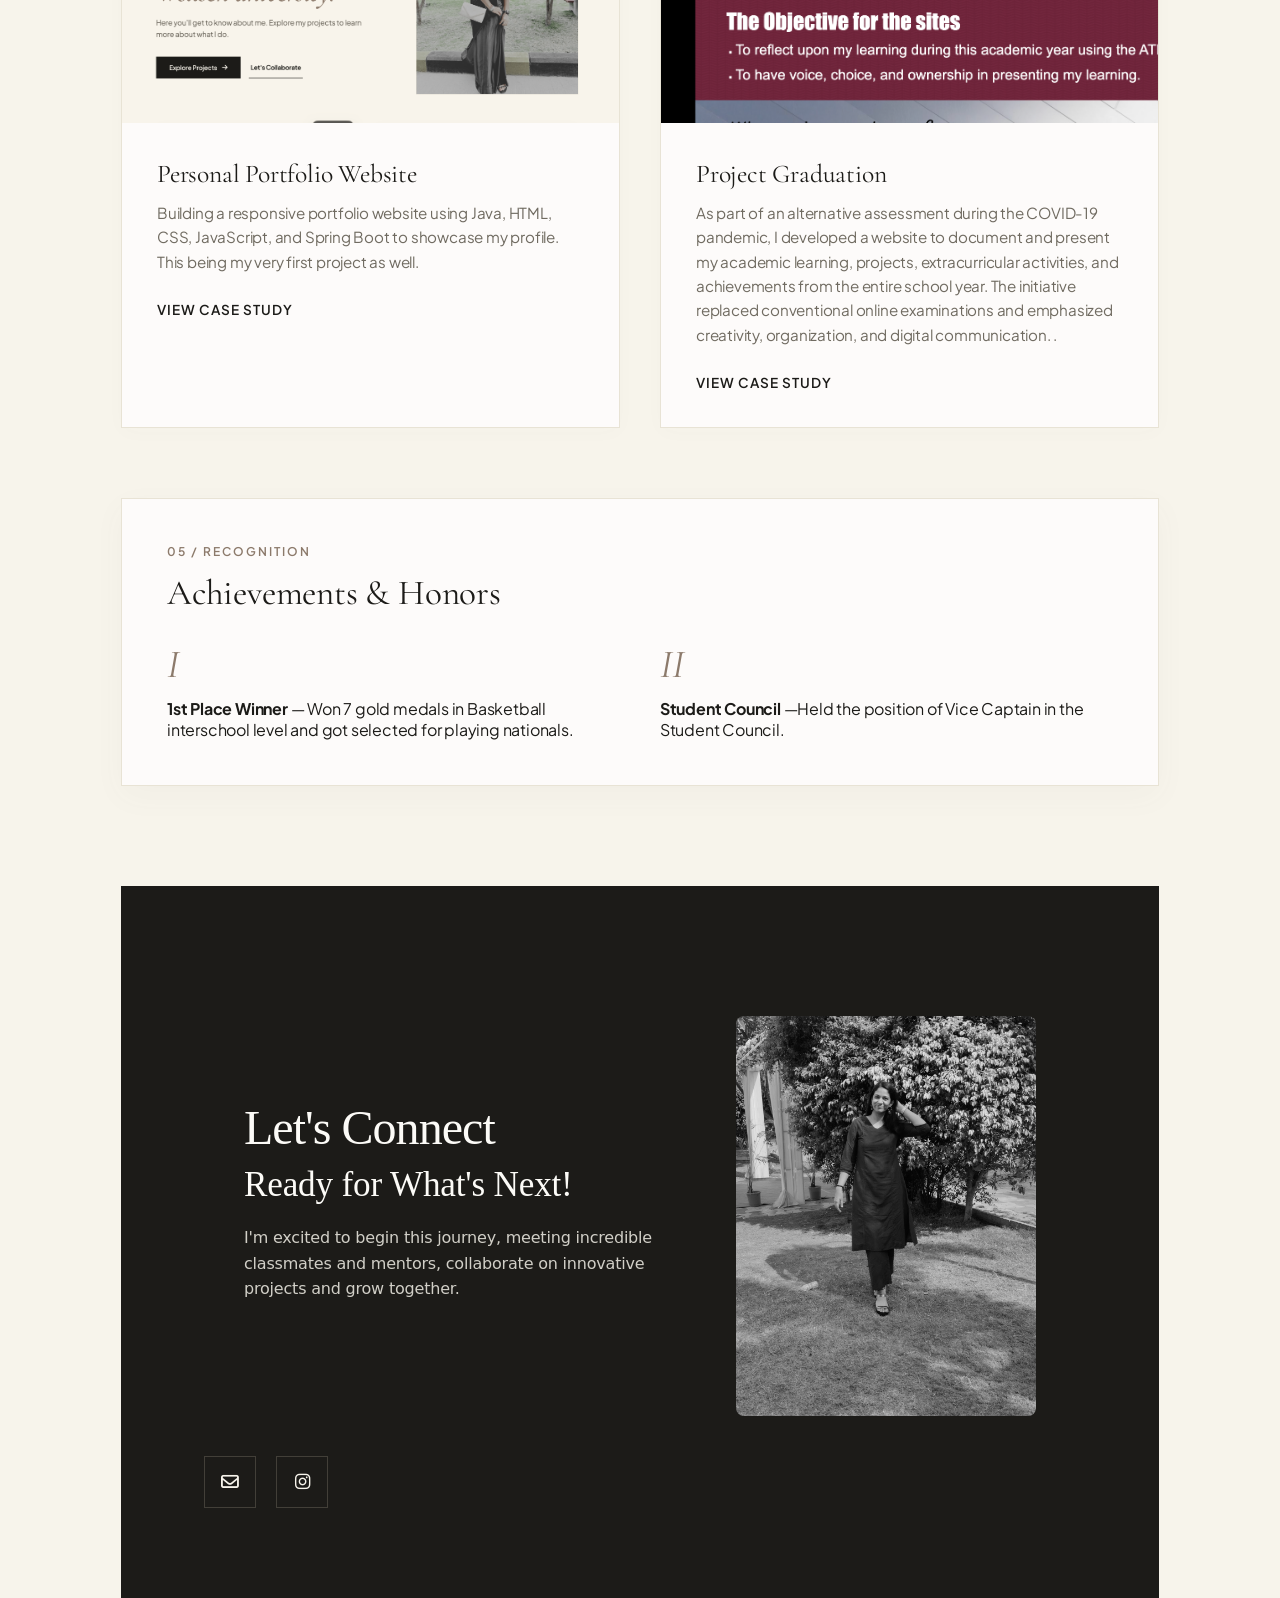
==== commit 7f3b9040: ""jgjgj"" ====
--- a/index.html
+++ b/index.html
@@ -28,8 +28,14 @@
 
     <section id="hero" class="hero-section">
         <div class="hero-text">
-            <h1>Hey I am Sneha Singh. <br><span class="italic-text">CSE (general), student of Woxsen university.</span></h1>
-            <p class="hero-sub"> Here you’ll get to know about me. Explore my projects to learn more about what I do.</p>
+            <h1 class="mask-reveal">
+                <span>Hey I am Sneha Singh.</span>
+                <br>
+                <span class="italic-text">CSE (general), student of Woxsen university.</span>
+            </h1>
+            <p class="hero-sub mask-reveal-p">
+                <span>Here you’ll get to know about me. Explore my projects to learn more about what I do.</span>
+            </p>
             <div class="hero-actions">
                 <a href="#projects" class="btn-primary">Explore Projects <i class="fa-solid fa-arrow-right"></i></a>
                 <a href="#contact" class="btn-secondary">Let's Collaborate</a>
--- a/style.css
+++ b/style.css
@@ -23,6 +23,30 @@
     color: var(--text-dark);
     overflow-x: hidden;
     letter-spacing: -0.2px;
+}
+
+body::before {
+    content: '';
+    position: fixed;
+    top: -10%;
+    right: -10%;
+    width: 50vw;
+    height: 50vw;
+    background: radial-gradient(circle, rgba(140, 122, 107, 0.05) 0%, rgba(247, 244, 235, 0) 70%);
+    z-index: -1;
+    pointer-events: none;
+}
+
+body::after {
+    content: '';
+    position: fixed;
+    bottom: -10%;
+    left: -10%;
+    width: 45vw;
+    height: 45vw;
+    background: radial-gradient(circle, rgba(196, 188, 166, 0.05) 0%, rgba(247, 244, 235, 0) 70%);
+    z-index: -1;
+    pointer-events: none;
 }
 
 /* --- TOP NAVIGATION BAR --- */
@@ -252,6 +276,55 @@
     font-size: 2.2rem;
     font-weight: 400;
     margin-bottom: 30px;
+}
+
+.timeline {
+    position: relative;
+    padding-left: 20px;
+}
+
+.timeline::before {
+    content: '';
+    position: absolute;
+    top: 0;
+    left: 0;
+    width: 1px;
+    height: 0;
+    background-color: var(--border-color);
+    transition: height 1.5s cubic-bezier(0.16, 1, 0.3, 1);
+}
+
+.reveal.visible .timeline::before {
+    height: 100%;
+}
+
+.timeline-node {
+    position: relative;
+    margin-bottom: 30px;
+}
+
+.timeline-node::before {
+    content: '';
+    position: absolute;
+    left: -25px;
+    top: 6px;
+    width: 9px;
+    height: 9px;
+    border-radius: 50%;
+    background-color: var(--border-color);
+    border: 2px solid var(--bg-card);
+    transition: background-color 0.4s ease, transform 0.4s ease;
+}
+
+.reveal.visible .timeline-node::before {
+    background-color: var(--accent);
+    transform: scale(1);
+    transition-delay: 0.8s;
+}
+
+.timeline-node:hover::before {
+    background-color: var(--text-dark);
+    transform: scale(1.3);
 }
 
 .timeline-node h3 { font-size: 1.2rem; font-weight: 600; margin-bottom: 6px; }
@@ -505,8 +578,16 @@
 
 /* Optional: If you want to remove the slightly grey background of the canvas block now that it holds a photo */
 .abstract-canvas {
-    padding: 0; /* Removes padding so the image goes edge-to-edge in the box */
-    overflow: hidden; /* Keeps the clean sharp corners */
+    padding: 0;
+    overflow: hidden;
+    border-radius: 60% 40% 30% 70% / 60% 30% 70% 40%;
+    animation: morphShape 8s ease-in-out infinite alternate;
+    transition: border-radius 1s cubic-bezier(0.16, 1, 0.3, 1), transform 0.6s cubic-bezier(0.16, 1, 0.3, 1);
+}
+
+.hero-visual:hover .abstract-canvas {
+    border-radius: 8px;
+    transform: translateY(-8px) scale(1.02);
 }
 /* Style for project images */
 .work-img {
@@ -576,17 +657,33 @@
 /* General grid image behavior to keep them uniform and black/white */
 .grid-item {
     overflow: hidden;
-}
+    opacity: 0;
+    transform: translateY(30px);
+    transition: opacity 1.2s cubic-bezier(0.16, 1, 0.3, 1), transform 1.2s cubic-bezier(0.16, 1, 0.3, 1);
+}
+
+.about-gallery-grid.visible .grid-item {
+    opacity: 1;
+    transform: translateY(0);
+}
+
+.about-gallery-grid.visible .img-1 { transition-delay: 0.1s; }
+.about-gallery-grid.visible .img-2 { transition-delay: 0.25s; }
+.about-gallery-grid.visible .img-3 { transition-delay: 0.4s; }
+.about-gallery-grid.visible .img-4 { transition-delay: 0.55s; }
+.about-gallery-grid.visible .img-5 { transition-delay: 0.7s; }
 
 .grid-item img {
     width: 100%;
     height: 100%;
     object-fit: cover;
-    transition: transform 0.4s ease;
-}
-
-.grid-item img:hover {
-    transform: scale(1.03);
+    filter: grayscale(100%);
+    transition: filter 0.6s cubic-bezier(0.16, 1, 0.3, 1), transform 0.6s cubic-bezier(0.16, 1, 0.3, 1);
+}
+
+.grid-item:hover img {
+    filter: grayscale(0%);
+    transform: scale(1.05);
 }
 
 /* Exact layout matching coordinates based on your screenshot */
@@ -730,25 +827,11 @@
    ========================================================================== */
 
 /* --- Hero Load Sequence --- */
-.hero-text h1 {
-    opacity: 0;
-    transform: translateY(24px);
-    animation: heroFadeIn 1.1s cubic-bezier(0.16, 1, 0.3, 1) forwards;
-    animation-delay: 0.1s;
-}
-
-.hero-sub {
-    opacity: 0;
-    transform: translateY(24px);
-    animation: heroFadeIn 1.1s cubic-bezier(0.16, 1, 0.3, 1) forwards;
-    animation-delay: 0.25s;
-}
-
 .hero-actions {
     opacity: 0;
-    transform: translateY(24px);
+    transform: translateY(20px);
     animation: heroFadeIn 1.1s cubic-bezier(0.16, 1, 0.3, 1) forwards;
-    animation-delay: 0.4s;
+    animation-delay: 0.6s;
 }
 
 .hero-visual {
@@ -769,6 +852,47 @@
     to {
         opacity: 1;
         transform: scale(1) translateY(0);
+    }
+}
+
+/* --- Text Mask Reveal (Clip-Path) Style --- */
+.mask-reveal {
+    overflow: hidden;
+    display: block;
+}
+
+.mask-reveal span {
+    display: inline-block;
+    transform: translateY(110%);
+    animation: maskTextShow 1.2s cubic-bezier(0.16, 1, 0.3, 1) forwards;
+}
+
+.mask-reveal span:nth-child(1) {
+    animation-delay: 0.1s;
+}
+
+.mask-reveal .italic-text {
+    display: inline-block;
+    transform: translateY(110%);
+    animation: maskTextShow 1.2s cubic-bezier(0.16, 1, 0.3, 1) forwards;
+    animation-delay: 0.25s;
+}
+
+.mask-reveal-p {
+    overflow: hidden;
+    display: block;
+}
+
+.mask-reveal-p span {
+    display: inline-block;
+    transform: translateY(110%);
+    animation: maskTextShow 1.2s cubic-bezier(0.16, 1, 0.3, 1) forwards;
+    animation-delay: 0.4s;
+}
+
+@keyframes maskTextShow {
+    to {
+        transform: translateY(0);
     }
 }
 
@@ -793,14 +917,28 @@
         transition: none !important;
     }
     
-    .hero-text h1, .hero-sub, .hero-actions, .hero-visual {
+    .hero-text h1, .hero-sub, .hero-actions, .hero-visual, .mask-reveal span, .mask-reveal .italic-text, .mask-reveal-p span {
         opacity: 1 !important;
         transform: none !important;
         animation: none !important;
     }
     
-    .work-card, .work-card img, .social-circle, .nav-links a::after {
+    .work-card, .work-card img, .social-circle, .nav-links a::after, .abstract-canvas {
         transition: none !important;
         transform: none !important;
+        animation: none !important;
+    }
+}
+
+/* --- Morph Shape Keyframes --- */
+@keyframes morphShape {
+    0% {
+        border-radius: 60% 40% 30% 70% / 60% 30% 70% 40%;
+    }
+    50% {
+        border-radius: 40% 60% 50% 50% / 50% 40% 60% 50%;
+    }
+    100% {
+        border-radius: 50% 50% 30% 70% / 60% 40% 50% 50%;
     }
 }
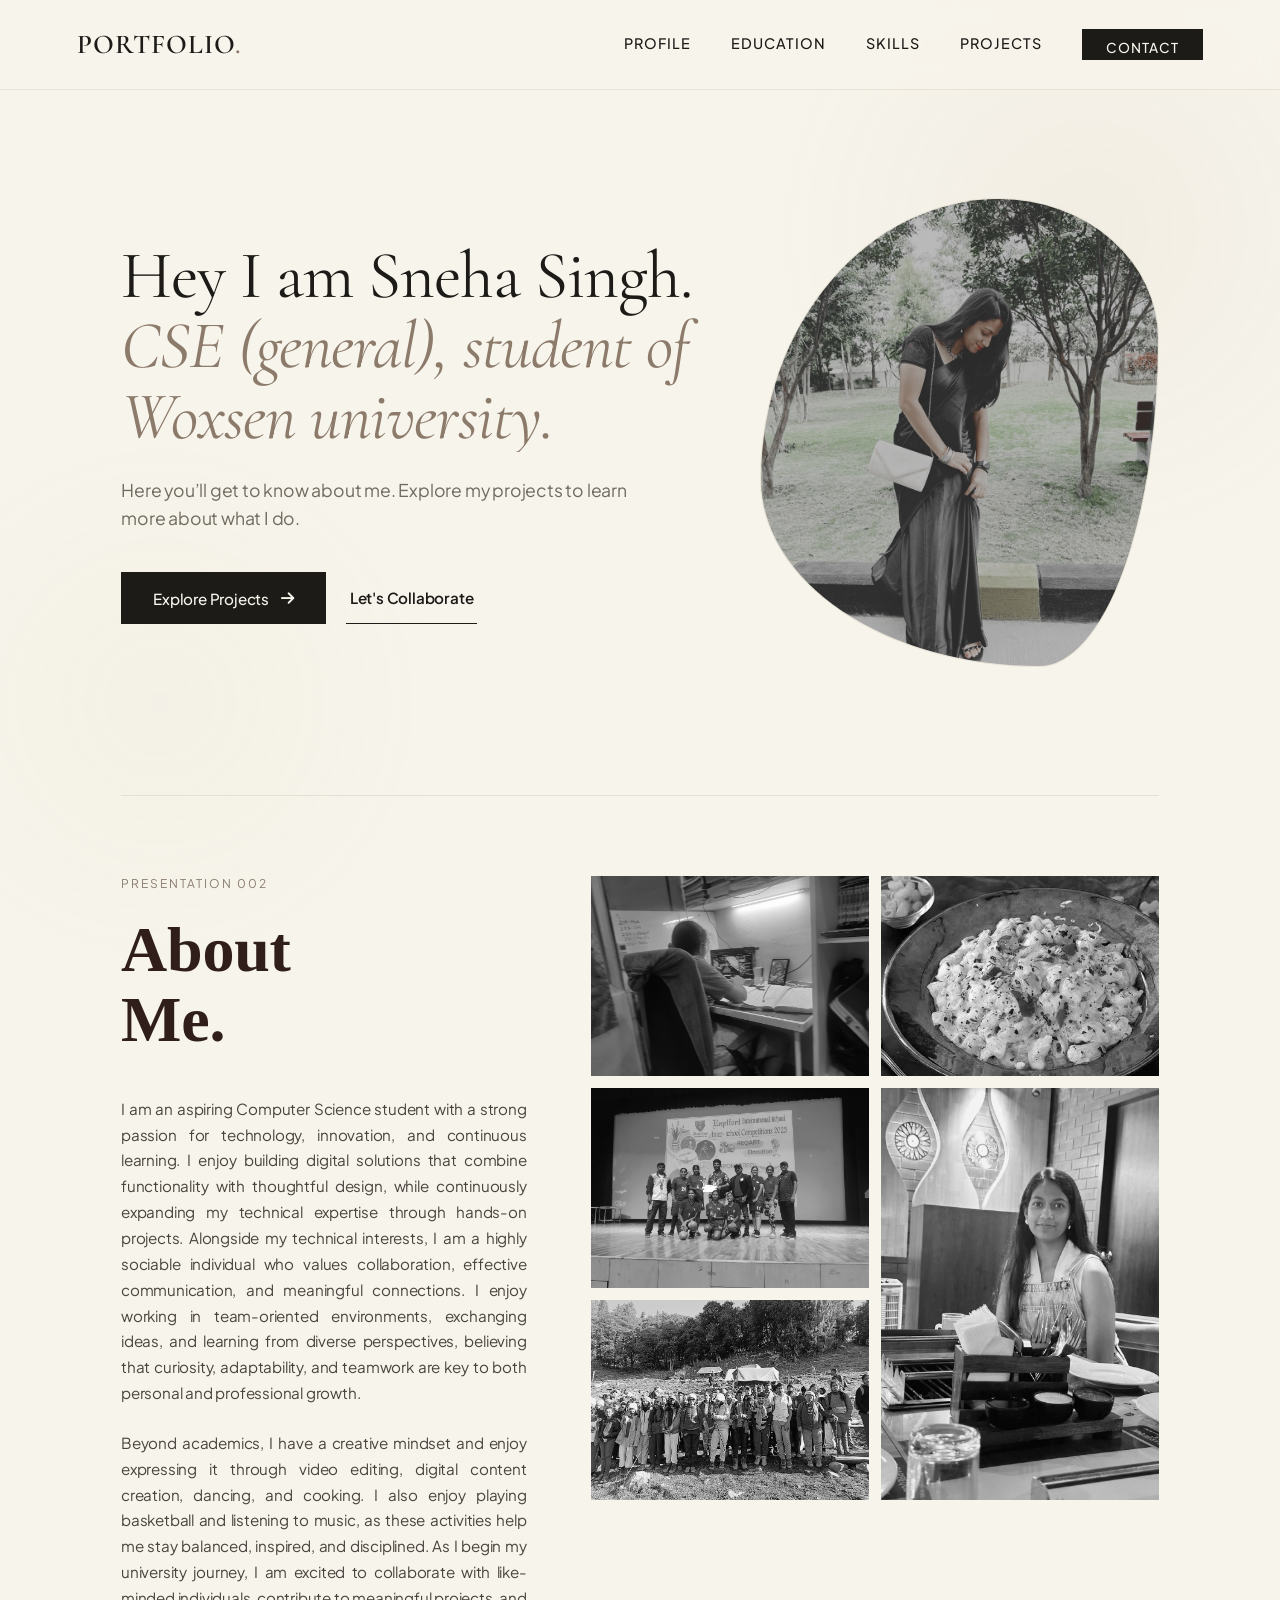
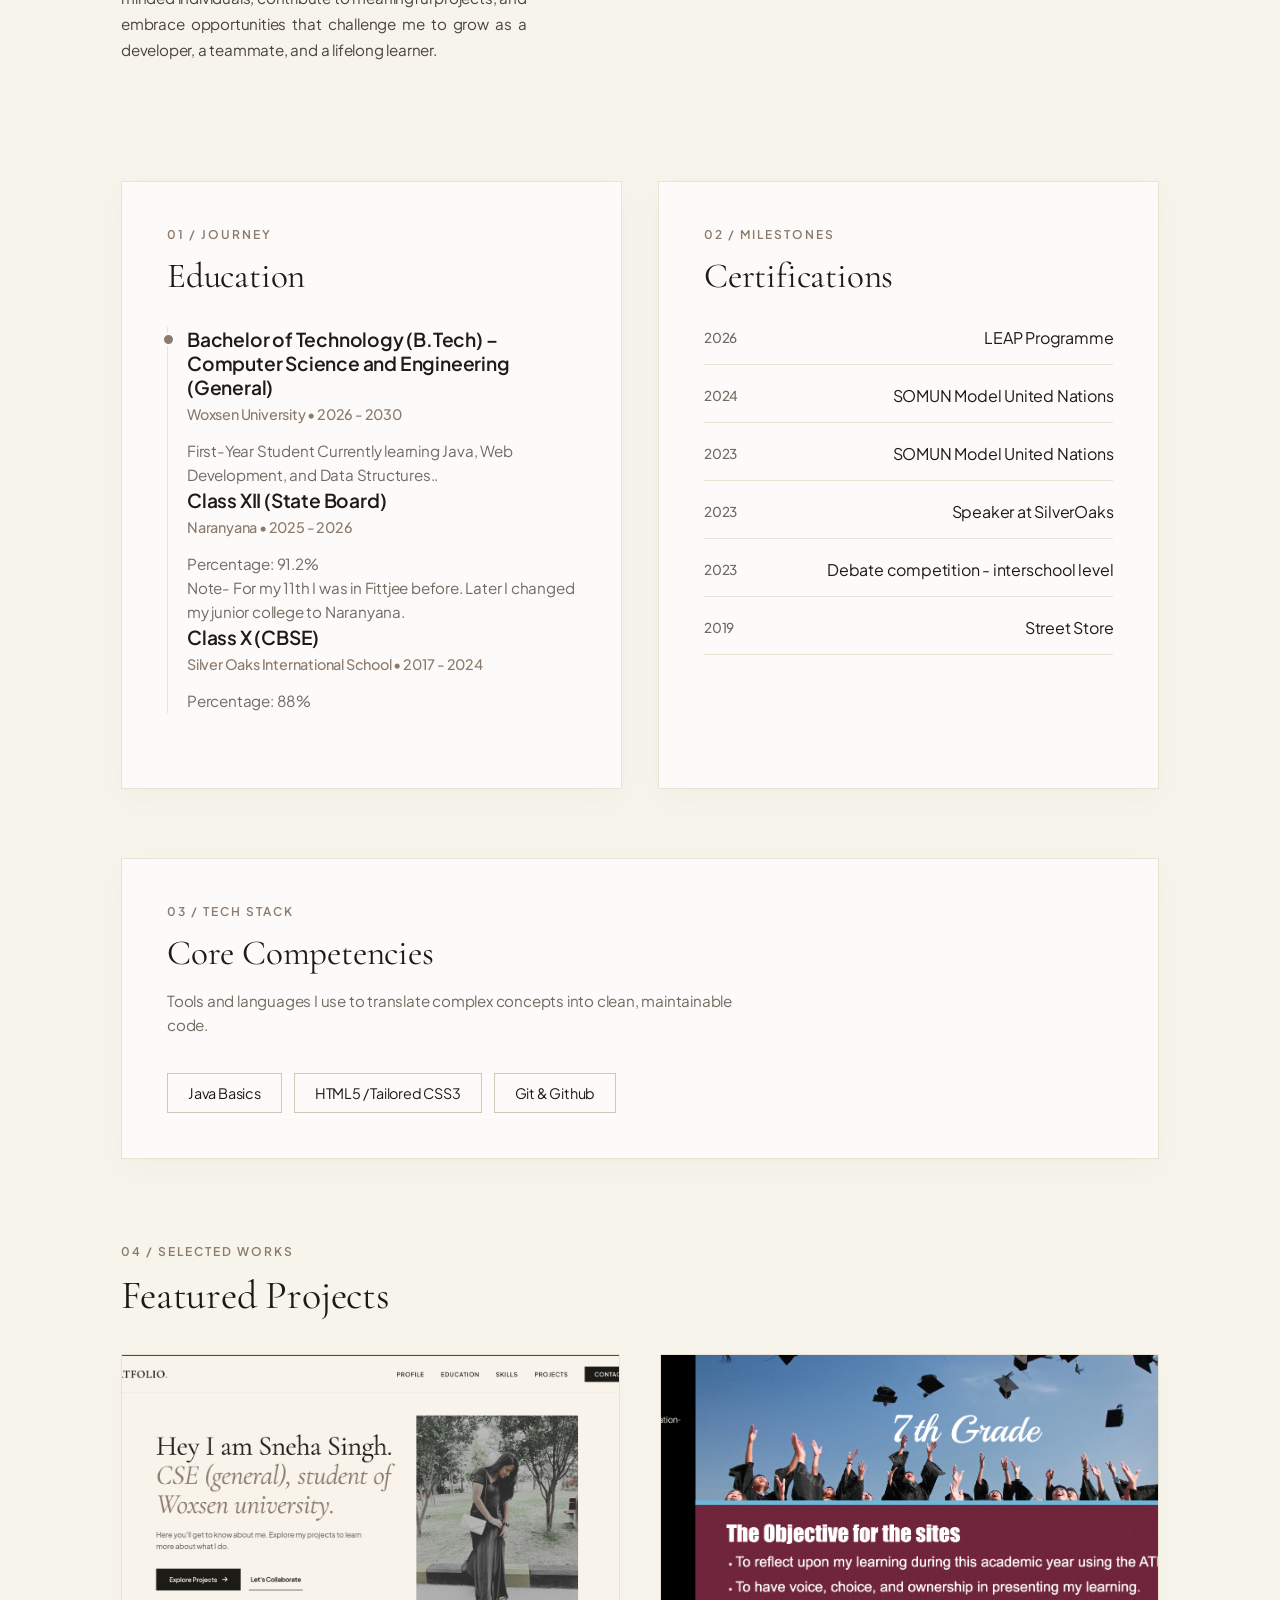
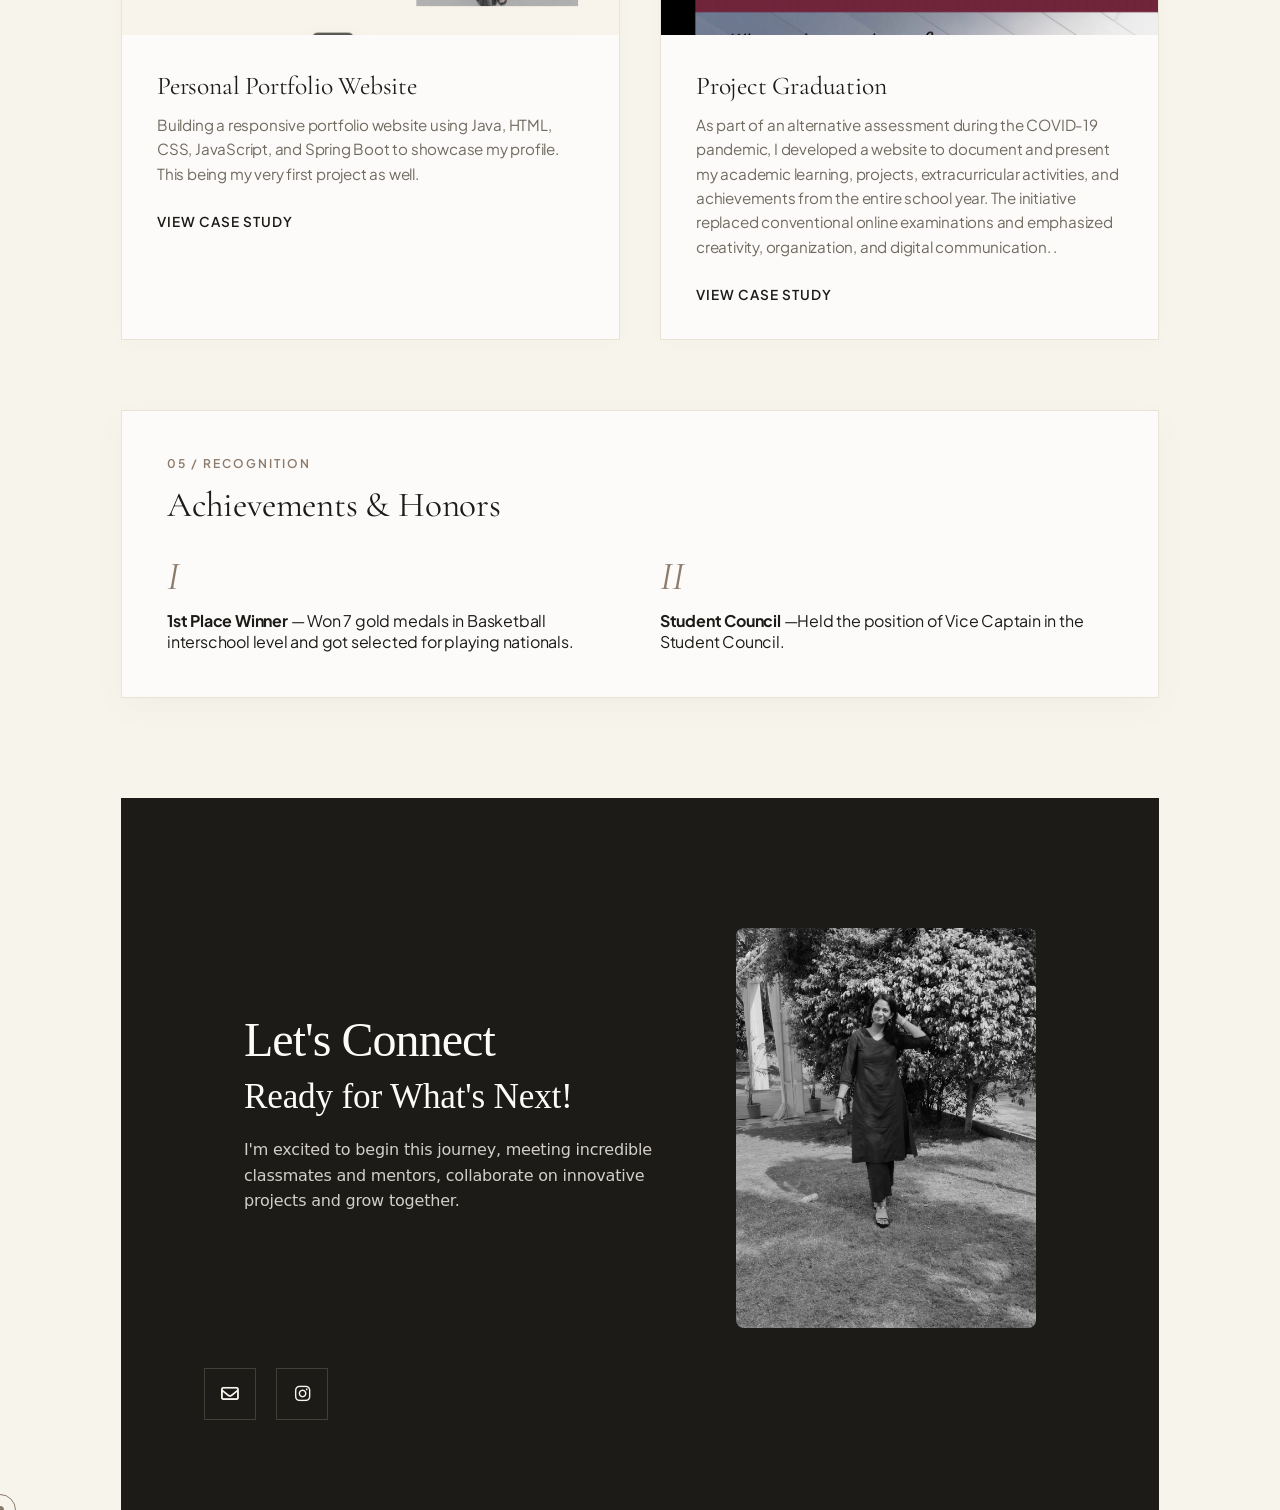
==== commit 71f454f4: ""jgjgj"" ====
--- a/index.html
+++ b/index.html
@@ -9,6 +9,14 @@
    <link rel="stylesheet" href="style.css">
 </head>
 <body>
+
+<!-- Minimalist Page Preloader -->
+<div class="preloader" id="preloader">
+    <div class="preloader-wrap">
+        <div class="preloader-logo">PORTFOLIO<span>.</span></div>
+        <div class="preloader-line"></div>
+    </div>
+</div>
 
 <nav class="navbar">
     <div class="logo">PORTFOLIO<span>.</span></div>
@@ -278,7 +286,64 @@
     document.querySelectorAll('.reveal').forEach(el => {
         revealObserver.observe(el);
     });
+
+    // Preloader Logic
+    window.addEventListener('load', () => {
+        const preloader = document.getElementById('preloader');
+        setTimeout(() => {
+            preloader.classList.add('fade-out');
+        }, 1000);
+    });
+
+    // Custom Cursor Logic
+    const cursor = document.getElementById('customCursor');
+    const follower = document.getElementById('cursorFollower');
+
+    let mouseX = -100;
+    let mouseY = -100;
+    let followerX = -100;
+    let followerY = -100;
+
+    document.addEventListener('mousemove', (e) => {
+        mouseX = e.clientX;
+        mouseY = e.clientY;
+        
+        cursor.style.left = mouseX + 'px';
+        cursor.style.top = mouseY + 'px';
+    });
+
+    // Smooth follower tracking
+    function animateFollower() {
+        const dx = mouseX - followerX;
+        const dy = mouseY - followerY;
+        
+        followerX += dx * 0.15;
+        followerY += dy * 0.15;
+        
+        follower.style.left = followerX + 'px';
+        follower.style.top = followerY + 'px';
+        
+        requestAnimationFrame(animateFollower);
+    }
+    animateFollower();
+
+    // Hover state links
+    const hoverElements = document.querySelectorAll('a, button, .tag, .social-circle, .work-card, .menu-toggle');
+    hoverElements.forEach(el => {
+        el.addEventListener('mouseenter', () => {
+            cursor.classList.add('hovered');
+            follower.classList.add('hovered');
+        });
+        el.addEventListener('mouseleave', () => {
+            cursor.classList.remove('hovered');
+            follower.classList.remove('hovered');
+        });
+    });
 </script>
+
+<!-- Custom Cursor helper elements -->
+<div class="custom-cursor" id="customCursor"></div>
+<div class="custom-cursor-follower" id="cursorFollower"></div>
 
 </body>
 </html>
--- a/style.css
+++ b/style.css
@@ -606,7 +606,7 @@
 .about-container {
     display: flex;
     gap: 4rem;
-    padding: 6rem 0;
+    padding: 5rem 0 1.5rem 0;
     align-items: flex-start;
     border-top: 1px solid #E5E0D5; /* Subtle division line from previous section */
 }
@@ -698,7 +698,7 @@
     .about-container {
         flex-direction: column;
         gap: 3rem;
-        padding: 4rem 0;
+        padding: 3rem 0 1rem 0;
     }
 
     .about-text-column {
@@ -941,4 +941,123 @@
     100% {
         border-radius: 50% 50% 30% 70% / 60% 40% 50% 50%;
     }
+}
+
+/* ==========================================================================
+   CREATIVE PRELOADER & CUSTOM CURSOR INTERACTION
+   ========================================================================== */
+
+/* --- Hide Default Cursor on Desktop --- */
+@media (min-width: 969px) {
+    body, a, button, .tag, .social-circle, .work-card, .menu-toggle {
+        cursor: none !important;
+    }
+}
+
+/* --- Preloader Overlay --- */
+.preloader {
+    position: fixed;
+    top: 0;
+    left: 0;
+    width: 100%;
+    height: 100vh;
+    background-color: var(--bg-main);
+    z-index: 100000;
+    display: flex;
+    align-items: center;
+    justify-content: center;
+    transition: opacity 0.8s cubic-bezier(0.16, 1, 0.3, 1), visibility 0.8s cubic-bezier(0.16, 1, 0.3, 1);
+}
+
+.preloader-wrap {
+    text-align: center;
+}
+
+.preloader-logo {
+    font-family: 'Cormorant Garamond', serif;
+    font-size: 2.5rem;
+    font-weight: 600;
+    letter-spacing: 2px;
+    color: var(--text-dark);
+    margin-bottom: 20px;
+    opacity: 0;
+    transform: translateY(10px);
+    animation: preloaderLogoFade 1s cubic-bezier(0.16, 1, 0.3, 1) forwards;
+}
+
+.preloader-logo span {
+    color: var(--accent);
+}
+
+.preloader-line {
+    width: 0;
+    height: 2px;
+    background-color: var(--accent);
+    margin: 0 auto;
+    animation: preloaderLineFill 1.8s cubic-bezier(0.16, 1, 0.3, 1) forwards;
+}
+
+@keyframes preloaderLogoFade {
+    to {
+        opacity: 1;
+        transform: translateY(0);
+    }
+}
+
+@keyframes preloaderLineFill {
+    to {
+        width: 120px;
+    }
+}
+
+.preloader.fade-out {
+    opacity: 0;
+    visibility: hidden;
+    pointer-events: none;
+}
+
+/* --- Interactive Custom Cursor --- */
+.custom-cursor {
+    width: 8px;
+    height: 8px;
+    background-color: var(--accent);
+    border-radius: 50%;
+    position: fixed;
+    transform: translate(-50%, -50%);
+    pointer-events: none;
+    z-index: 10000;
+    transition: width 0.3s cubic-bezier(0.16, 1, 0.3, 1), height 0.3s cubic-bezier(0.16, 1, 0.3, 1), background-color 0.3s cubic-bezier(0.16, 1, 0.3, 1);
+}
+
+.custom-cursor-follower {
+    width: 32px;
+    height: 32px;
+    border: 1px solid var(--accent);
+    border-radius: 50%;
+    position: fixed;
+    transform: translate(-50%, -50%);
+    pointer-events: none;
+    z-index: 9999;
+    transition: width 0.3s cubic-bezier(0.16, 1, 0.3, 1), height 0.3s cubic-bezier(0.16, 1, 0.3, 1), background-color 0.3s cubic-bezier(0.16, 1, 0.3, 1), border-color 0.3s cubic-bezier(0.16, 1, 0.3, 1);
+}
+
+/* Hover States */
+.custom-cursor.hovered {
+    width: 4px;
+    height: 4px;
+    background-color: var(--text-dark);
+}
+
+.custom-cursor-follower.hovered {
+    width: 48px;
+    height: 48px;
+    background-color: rgba(140, 122, 107, 0.08);
+    border-color: var(--text-dark);
+}
+
+/* Mobile & Tablet Exception */
+@media (max-width: 968px) {
+    .custom-cursor, .custom-cursor-follower {
+        display: none !important;
+    }
 }
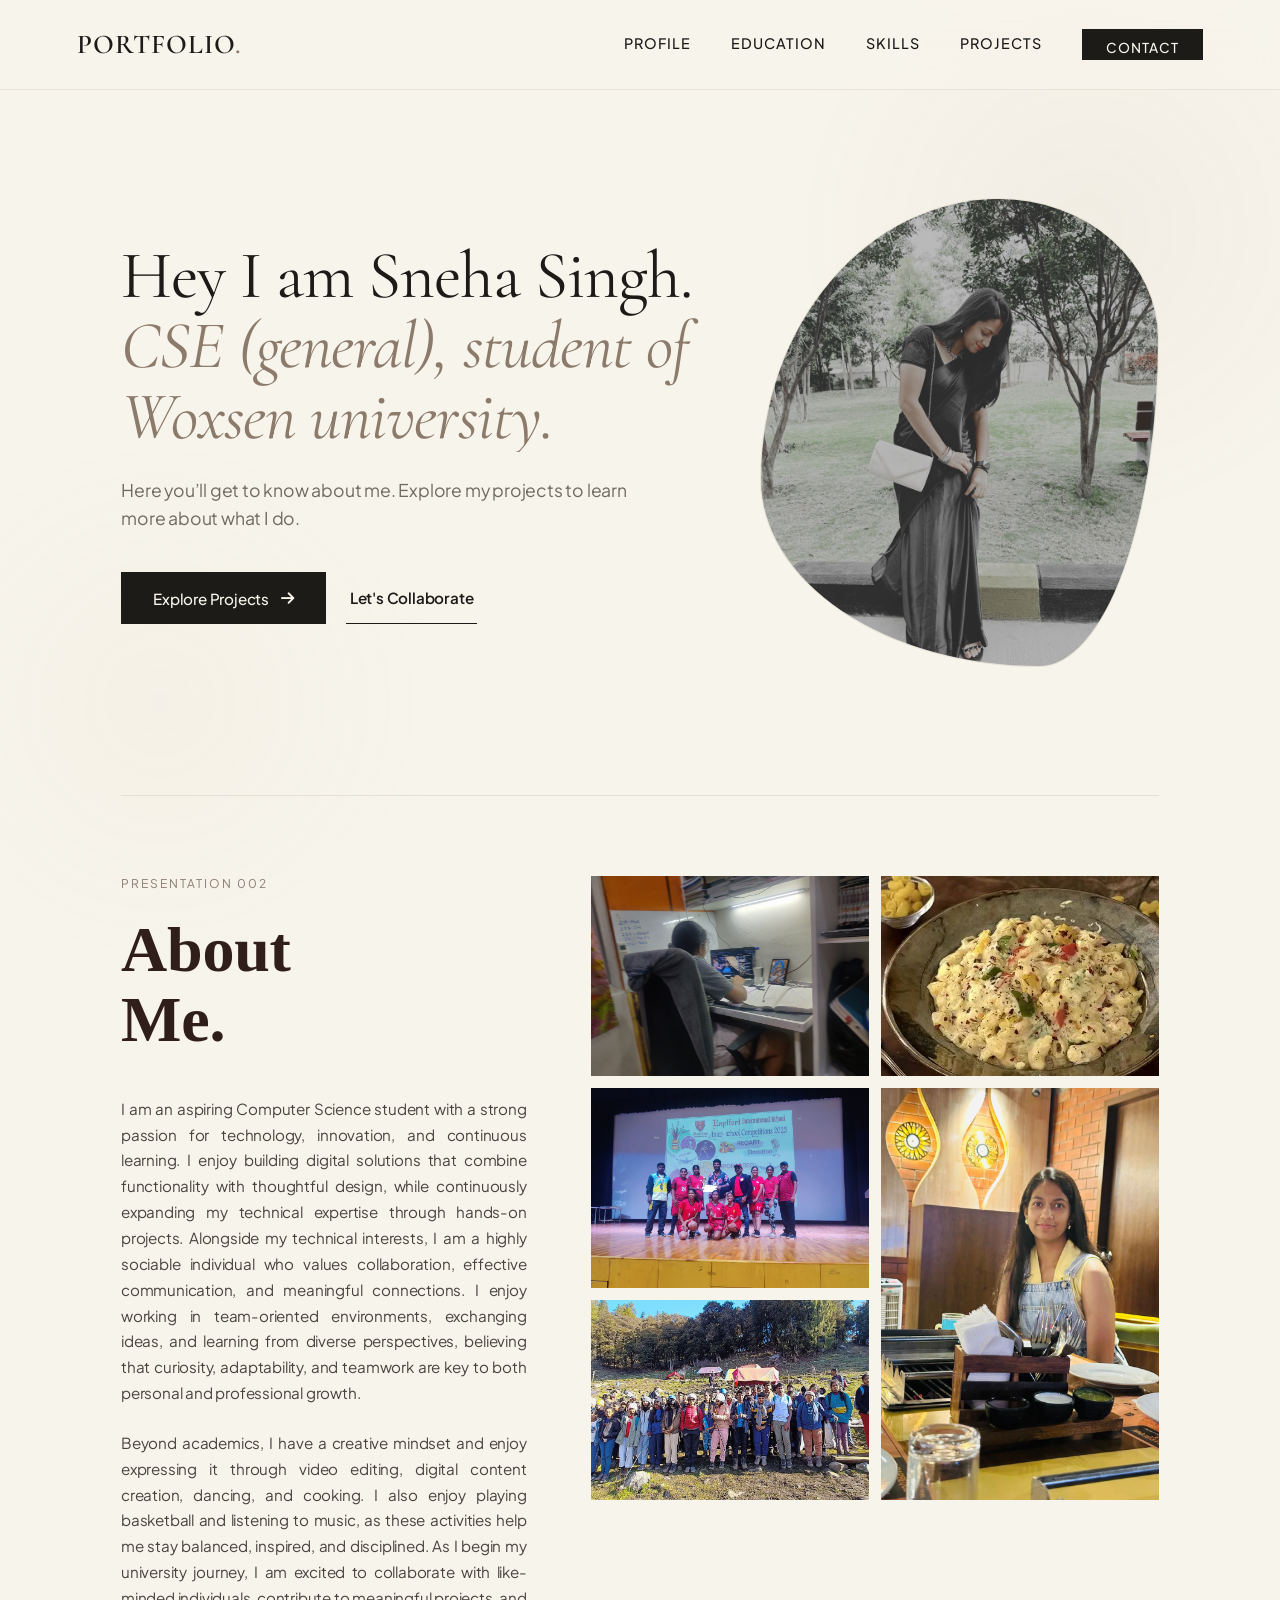
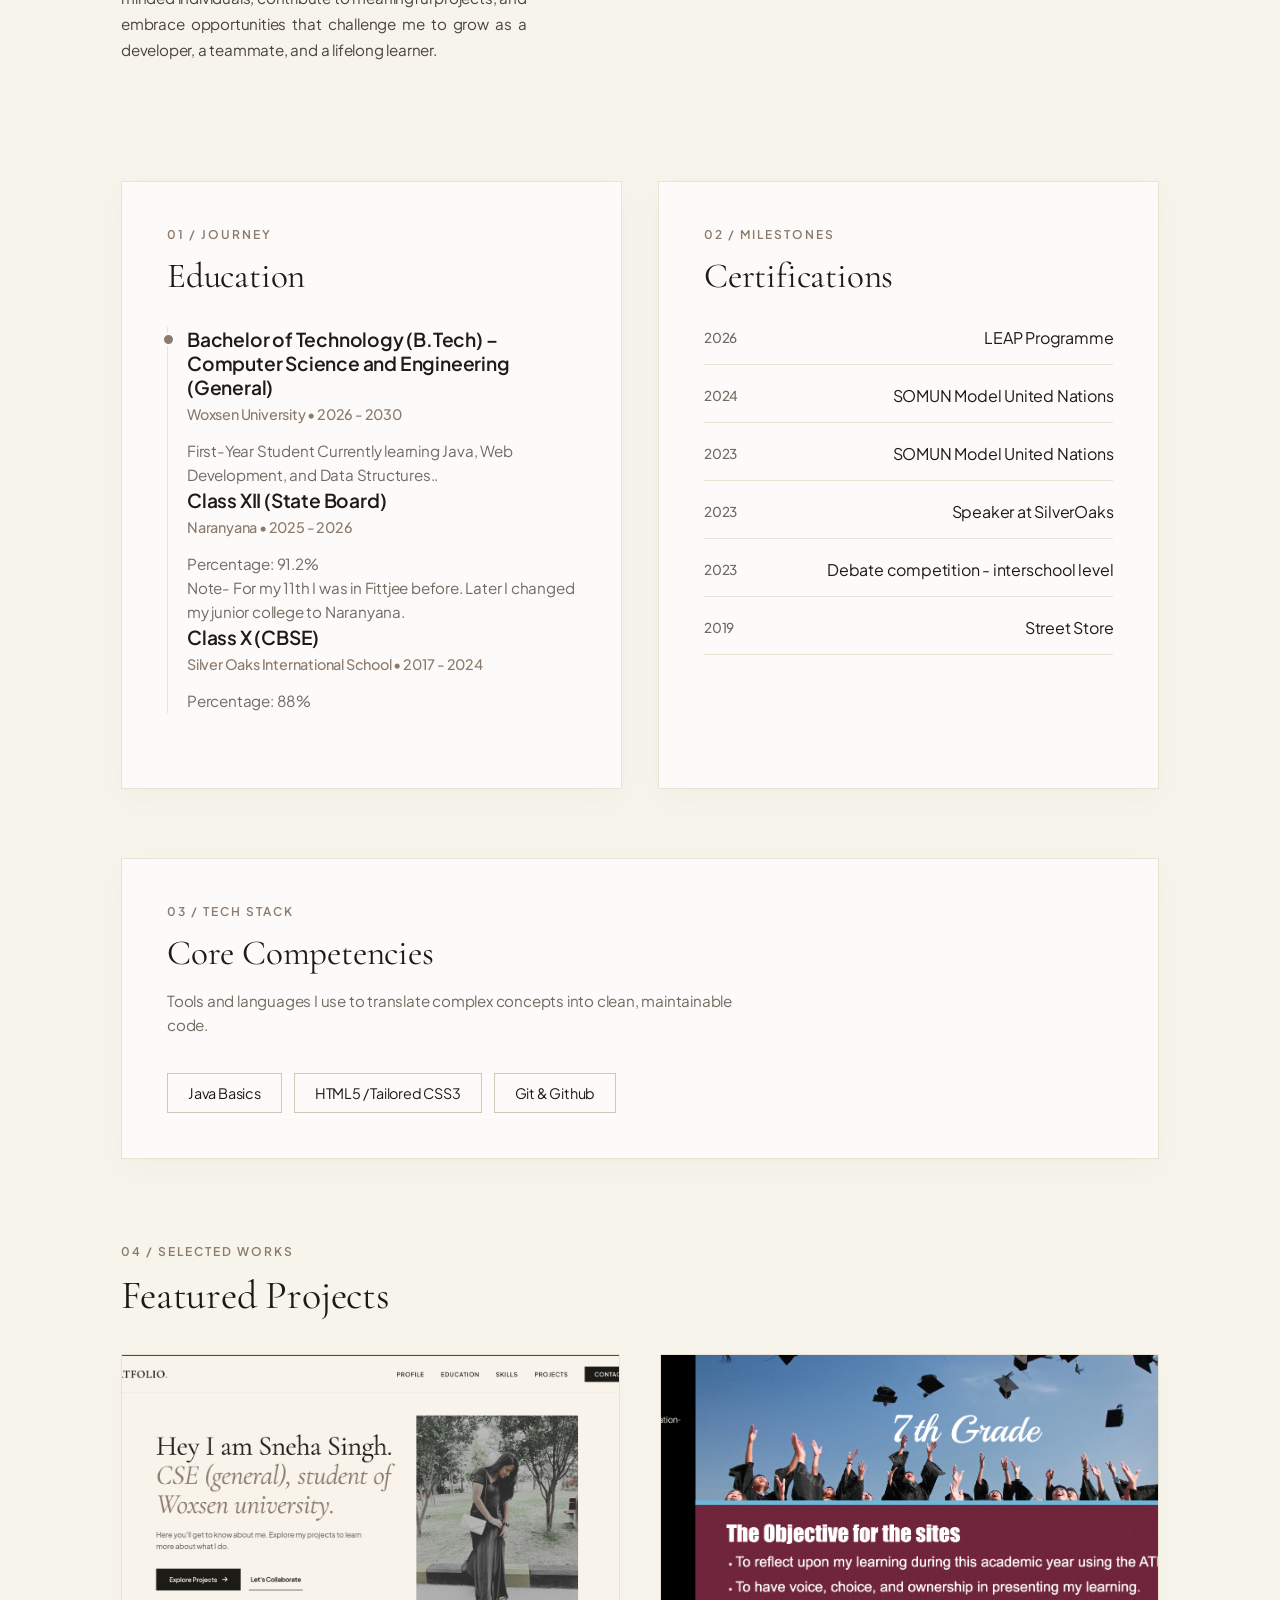
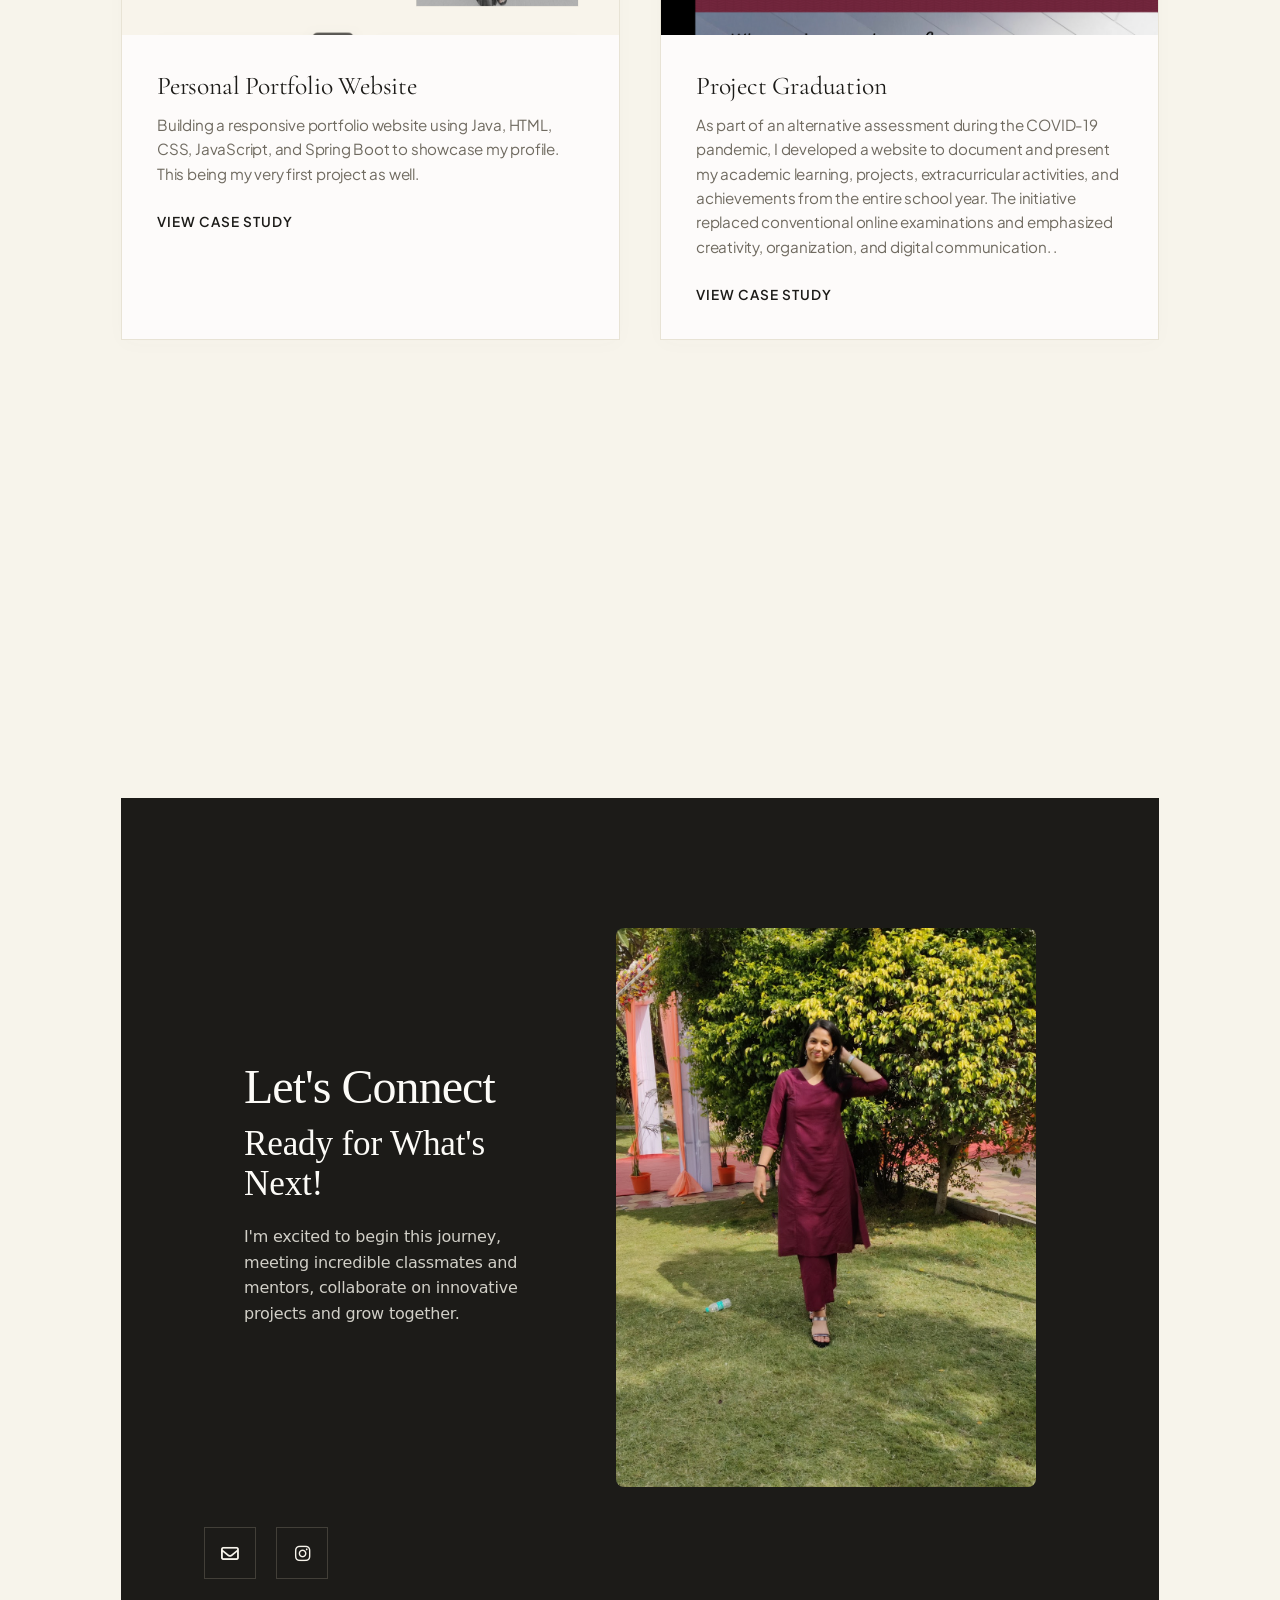
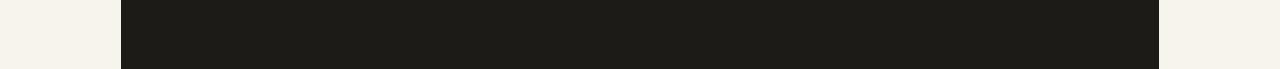
==== commit 75d8372a: ""jgjgj"" ====
--- a/index.html
+++ b/index.html
@@ -295,55 +295,7 @@
         }, 1000);
     });
 
-    // Custom Cursor Logic
-    const cursor = document.getElementById('customCursor');
-    const follower = document.getElementById('cursorFollower');
-
-    let mouseX = -100;
-    let mouseY = -100;
-    let followerX = -100;
-    let followerY = -100;
-
-    document.addEventListener('mousemove', (e) => {
-        mouseX = e.clientX;
-        mouseY = e.clientY;
-        
-        cursor.style.left = mouseX + 'px';
-        cursor.style.top = mouseY + 'px';
-    });
-
-    // Smooth follower tracking
-    function animateFollower() {
-        const dx = mouseX - followerX;
-        const dy = mouseY - followerY;
-        
-        followerX += dx * 0.15;
-        followerY += dy * 0.15;
-        
-        follower.style.left = followerX + 'px';
-        follower.style.top = followerY + 'px';
-        
-        requestAnimationFrame(animateFollower);
-    }
-    animateFollower();
-
-    // Hover state links
-    const hoverElements = document.querySelectorAll('a, button, .tag, .social-circle, .work-card, .menu-toggle');
-    hoverElements.forEach(el => {
-        el.addEventListener('mouseenter', () => {
-            cursor.classList.add('hovered');
-            follower.classList.add('hovered');
-        });
-        el.addEventListener('mouseleave', () => {
-            cursor.classList.remove('hovered');
-            follower.classList.remove('hovered');
-        });
-    });
 </script>
-
-<!-- Custom Cursor helper elements -->
-<div class="custom-cursor" id="customCursor"></div>
-<div class="custom-cursor-follower" id="cursorFollower"></div>
 
 </body>
 </html>
--- a/style.css
+++ b/style.css
@@ -564,8 +564,40 @@
         line-height: 1.2;
     }
     
-    .footer-contact {
-        padding: 60px 24px;
+    .footer-visual {
+        max-width: 320px;
+        margin: 0 auto;
+    }
+
+    /* Reset mask reveal on mobile to allow normal wrapping and fade-in */
+    .mask-reveal, .mask-reveal-p {
+        overflow: visible !important;
+        display: block !important;
+    }
+    
+    .mask-reveal span, .mask-reveal .italic-text, .mask-reveal-p span {
+        display: inline !important;
+        transform: none !important;
+        animation: heroFadeIn 1.1s cubic-bezier(0.16, 1, 0.3, 1) forwards !important;
+        opacity: 0;
+    }
+
+    /* Connect Section Mobile Stack */
+    .connect-container {
+        flex-direction: column !important;
+        text-align: center !important;
+        padding: 20px 0 !important;
+        gap: 30px !important;
+    }
+    
+    .connect-text {
+        text-align: center !important;
+    }
+    
+    .connect-pic {
+        margin-left: 0 !important;
+        margin-top: 20px !important;
+        max-width: 340px !important;
     }
 }
 /* Styling to fit your picture perfectly inside the canvas */
@@ -677,12 +709,10 @@
     width: 100%;
     height: 100%;
     object-fit: cover;
-    filter: grayscale(100%);
-    transition: filter 0.6s cubic-bezier(0.16, 1, 0.3, 1), transform 0.6s cubic-bezier(0.16, 1, 0.3, 1);
+    transition: transform 0.6s cubic-bezier(0.16, 1, 0.3, 1);
 }
 
 .grid-item:hover img {
-    filter: grayscale(0%);
     transform: scale(1.05);
 }
 
@@ -720,77 +750,37 @@
 
 
 
-/* 1. Aligns the text and image side-by-side */
-.connect-container {
-    display: flex;
-    align-items: center;       /* Centers them vertically */
-    justify-content: space-between; /* Pushes text to the left, image to the right */
-    gap: 40px;                 /* Adds spacing between the text and the picture */
-}
-
-/* 2. Ensures the text block doesn't get squished */
-.connect-text {
-    flex: 1;
-}
-
-/* 3. Styles the image and makes it black & white */
-.connect-pic {
-    max-width: 400px;          /* Adjust this size to fit your design */
-    height: auto;
-    border-radius: 8px;        /* Optional: gives the image slightly rounded corners */
-    filter: grayscale(100%);   /* This turns the image black and white */
-}
-
-/* Responsive adjustment for mobile screens */
-@media (max-width: 768px) {
-    .connect-container {
-        flex-direction: column;  /* Stacks them vertically on phones */
-        text-align: center;
-    }
-}
-/* Reverts to your original wide layout style */
+/* --- Connect Layout --- */
 .connect-container {
     display: flex;
     align-items: center;
     justify-content: space-between;
     width: 100%;
-    max-width: 1200px; /* Adjust this to match the width of your other sections */
+    max-width: 1200px;
     margin: 0 auto;
-    padding: 40px;     /* Gives it some breathing room inside the dark box */
+    padding: 40px;
     box-sizing: border-box;
-}
-
-/* Keeps your text block taking up the majority of the space */
+    gap: 40px;
+}
+
 .connect-text {
     flex: 2;
     text-align: left;
 }
 
-/* Styles the image without shrinking or breaking the text layout */
 .connect-pic {
     flex: 1;
-    max-width: 300px;       /* Keeps the image a nice, balanced size */
+    max-width: 420px;
     width: 100%;
     height: auto;
     object-fit: cover;
     border-radius: 8px;
-    filter: grayscale(100%); /* Keeps it black and white */
-    margin-left: 40px;      /* Pushes it away from the text */
-}
-
-/* Stacks them on mobile so it doesn't break on phones */
-@media (max-width: 768px) {
-    .connect-container {
-        flex-direction: column;
-        text-align: center;
-    }
-    .connect-text {
-        text-align: center;
-    }
-    .connect-pic {
-        margin-left: 0;
-        margin-top: 30px;
-    }
+    margin-left: 40px;
+    transition: transform 0.4s ease;
+}
+
+.connect-pic:hover {
+    transform: scale(1.02);
 }
 /* --- Let's Connect Heading --- */
 .connect-text h2 {
@@ -947,12 +937,6 @@
    CREATIVE PRELOADER & CUSTOM CURSOR INTERACTION
    ========================================================================== */
 
-/* --- Hide Default Cursor on Desktop --- */
-@media (min-width: 969px) {
-    body, a, button, .tag, .social-circle, .work-card, .menu-toggle {
-        cursor: none !important;
-    }
-}
 
 /* --- Preloader Overlay --- */
 .preloader {
@@ -1014,50 +998,4 @@
     opacity: 0;
     visibility: hidden;
     pointer-events: none;
-}
-
-/* --- Interactive Custom Cursor --- */
-.custom-cursor {
-    width: 8px;
-    height: 8px;
-    background-color: var(--accent);
-    border-radius: 50%;
-    position: fixed;
-    transform: translate(-50%, -50%);
-    pointer-events: none;
-    z-index: 10000;
-    transition: width 0.3s cubic-bezier(0.16, 1, 0.3, 1), height 0.3s cubic-bezier(0.16, 1, 0.3, 1), background-color 0.3s cubic-bezier(0.16, 1, 0.3, 1);
-}
-
-.custom-cursor-follower {
-    width: 32px;
-    height: 32px;
-    border: 1px solid var(--accent);
-    border-radius: 50%;
-    position: fixed;
-    transform: translate(-50%, -50%);
-    pointer-events: none;
-    z-index: 9999;
-    transition: width 0.3s cubic-bezier(0.16, 1, 0.3, 1), height 0.3s cubic-bezier(0.16, 1, 0.3, 1), background-color 0.3s cubic-bezier(0.16, 1, 0.3, 1), border-color 0.3s cubic-bezier(0.16, 1, 0.3, 1);
-}
-
-/* Hover States */
-.custom-cursor.hovered {
-    width: 4px;
-    height: 4px;
-    background-color: var(--text-dark);
-}
-
-.custom-cursor-follower.hovered {
-    width: 48px;
-    height: 48px;
-    background-color: rgba(140, 122, 107, 0.08);
-    border-color: var(--text-dark);
-}
-
-/* Mobile & Tablet Exception */
-@media (max-width: 968px) {
-    .custom-cursor, .custom-cursor-follower {
-        display: none !important;
-    }
 }
